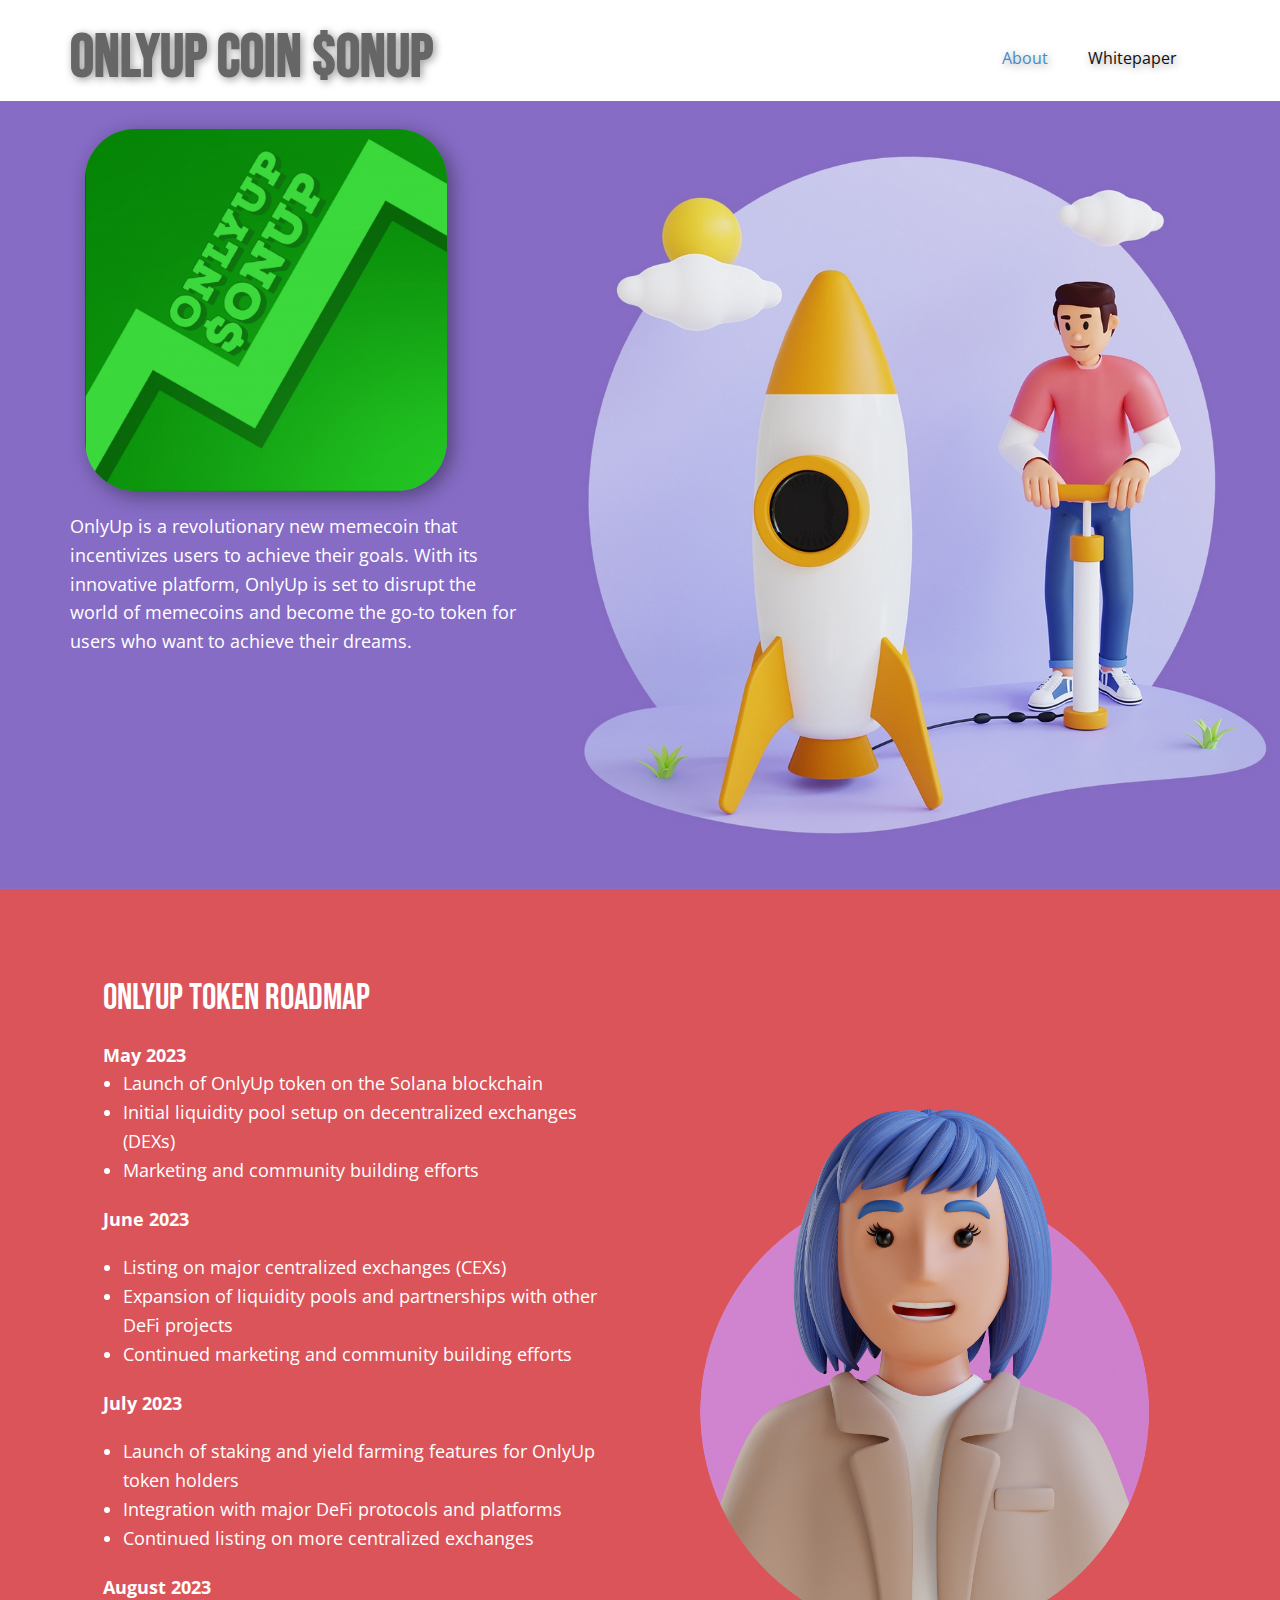
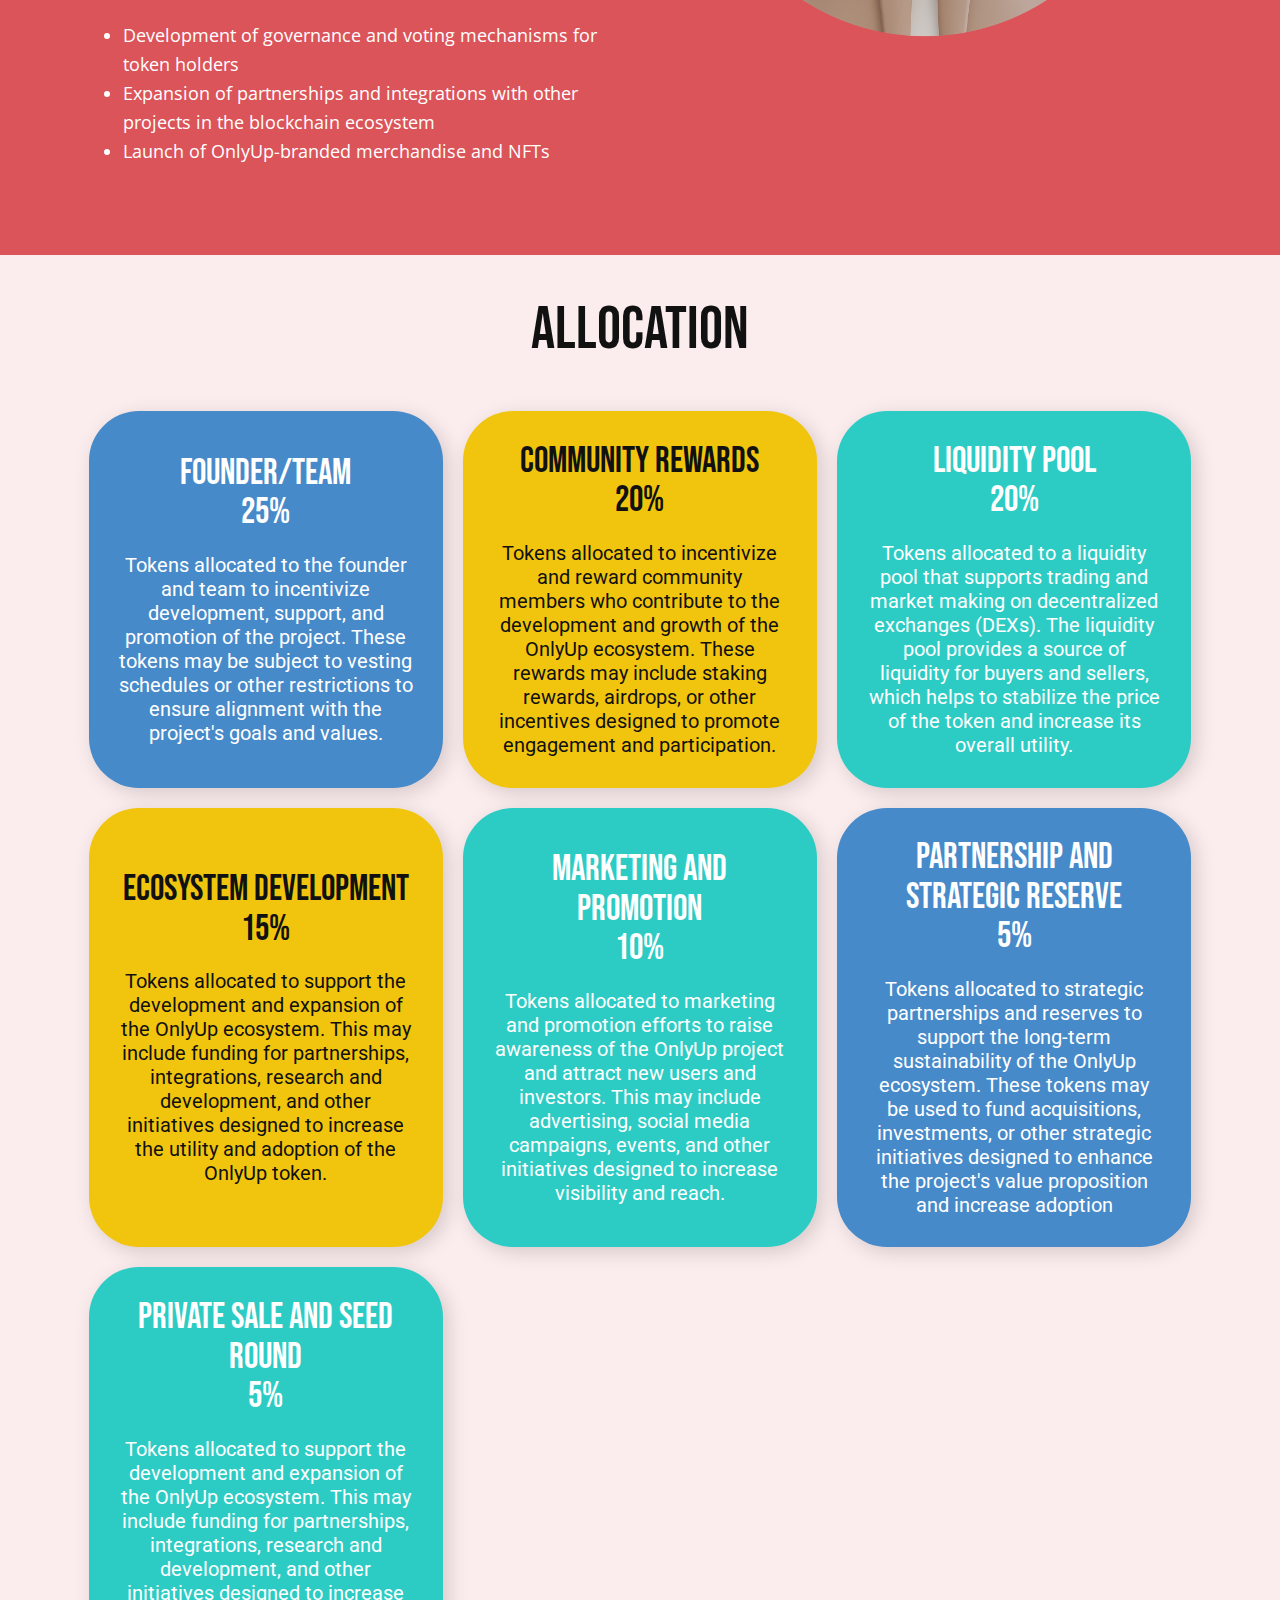
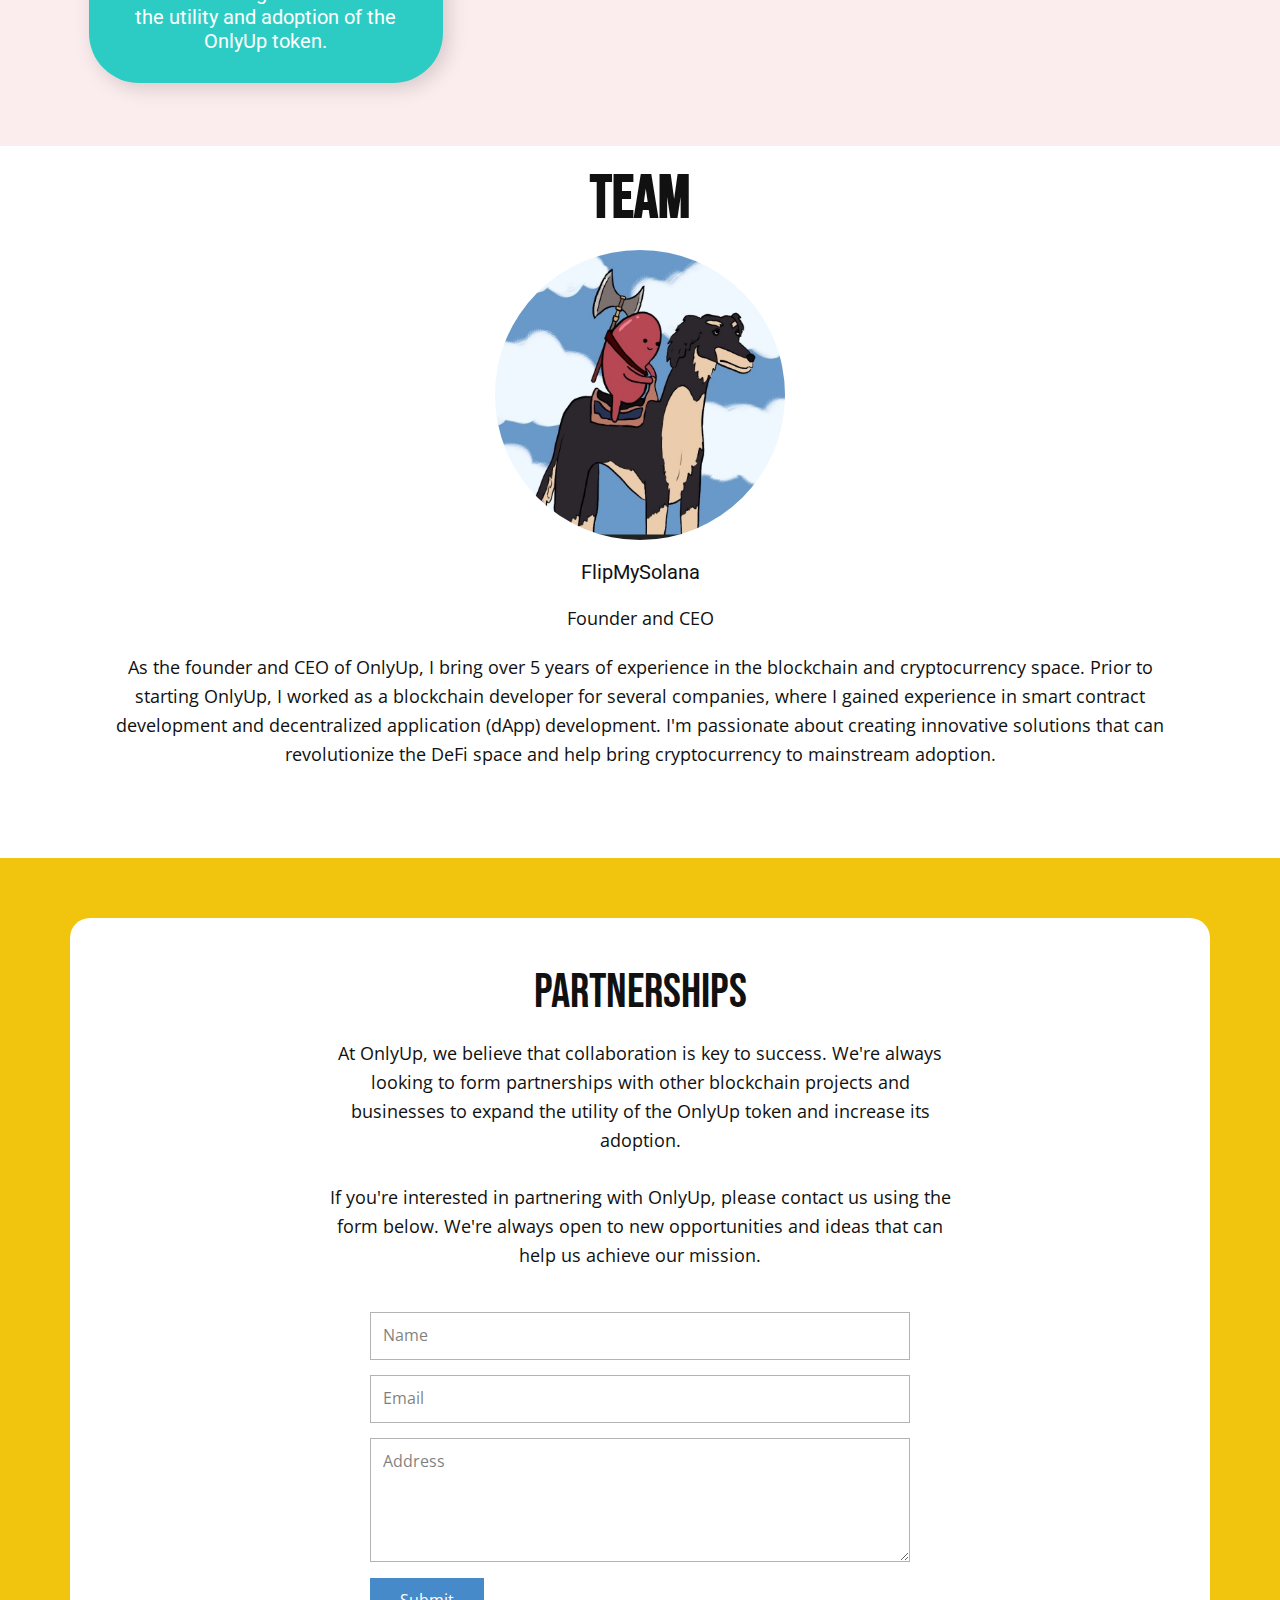
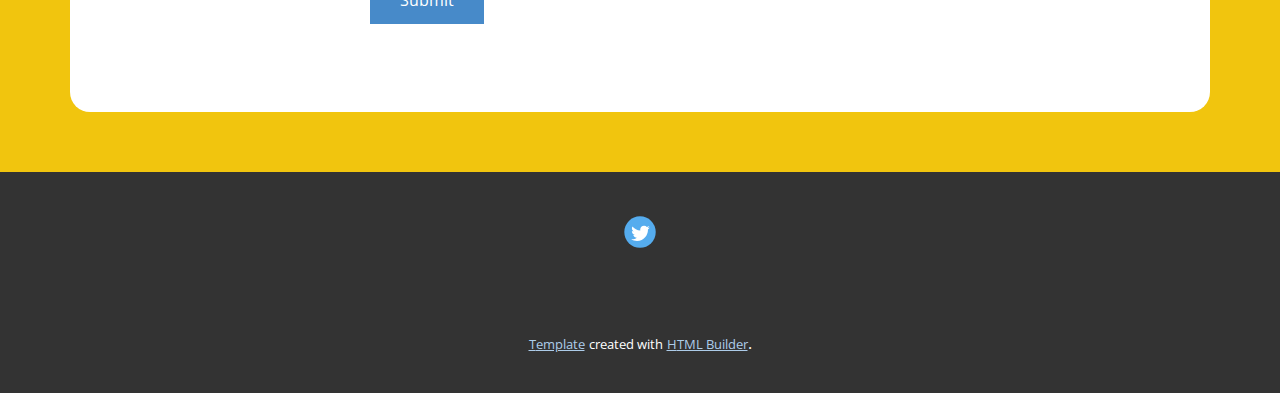
==== About.html @ a1bc5d6d "website" ====
<!DOCTYPE html>
<html style="font-size: 16px;" lang="en"><head>
    <meta name="viewport" content="width=device-width, initial-scale=1.0">
    <meta charset="utf-8">
    <meta name="keywords" content="​Digital product marketing agency, ​Make your marketing more effective, ​Convert more customers and grow more revenue now, 560k, 79%, 80%, 1340, ​Why you need digital marketing, ​Get Free SEO Analysis?, ​Got New Project?, Read what our customers say">
    <meta name="description" content="">
    <title>About</title>
    <link rel="stylesheet" href="nicepage.css" media="screen">
<link rel="stylesheet" href="About.css" media="screen">
    <script class="u-script" type="text/javascript" src="jquery.js" defer=""></script>
    <script class="u-script" type="text/javascript" src="nicepage.js" defer=""></script>
    <meta name="generator" content="Nicepage 5.9.10, nicepage.com">
    <meta name="referrer" content="origin">
    <link id="u-theme-google-font" rel="stylesheet" href="https://fonts.googleapis.com/css?family=Roboto:100,100i,300,300i,400,400i,500,500i,700,700i,900,900i|Open+Sans:300,300i,400,400i,500,500i,600,600i,700,700i,800,800i">
    <link id="u-page-google-font" rel="stylesheet" href="https://fonts.googleapis.com/css?family=Bebas+Neue:400">
    
    
    
    
    
    
    <script type="application/ld+json">{
		"@context": "http://schema.org",
		"@type": "Organization",
		"name": "OnlyUpCoin",
		"sameAs": [
				"www.twitter.com/onlyupcoinsol"
		]
}</script>
    <meta name="theme-color" content="#478ac9">
    <meta name="twitter:site" content="@">
    <meta name="twitter:card" content="summary_large_image">
    <meta name="twitter:title" content="About">
    <meta name="twitter:description" content="OnlyUpCoin">
    <meta property="og:title" content="About">
    <meta property="og:description" content="">
    <meta property="og:type" content="website">
  <meta data-intl-tel-input-cdn-path="intlTelInput/"></head>
  <body class="u-body u-xl-mode" data-lang="en"><header class="u-clearfix u-header u-header" id="sec-5095"><div class="u-clearfix u-sheet u-sheet-1">
        <h1 class="u-align-left u-text u-text-1"> OnlyUp Coin&nbsp;$ONUP</h1>
        <nav class="u-menu u-menu-one-level u-offcanvas u-menu-1" data-image-width="1000" data-image-height="1000">
          <div class="menu-collapse" style="font-size: 1rem; letter-spacing: 0px;">
            <a class="u-button-style u-custom-color u-custom-left-right-menu-spacing u-custom-padding-bottom u-custom-text-shadow u-custom-top-bottom-menu-spacing u-nav-link u-text-active-palette-1-base u-text-hover-palette-2-base" href="#">
              <svg class="u-svg-link" viewBox="0 0 24 24"><use xmlns:xlink="http://www.w3.org/1999/xlink" xlink:href="#menu-hamburger"></use></svg>
              <svg class="u-svg-content" version="1.1" id="menu-hamburger" viewBox="0 0 16 16" x="0px" y="0px" xmlns:xlink="http://www.w3.org/1999/xlink" xmlns="http://www.w3.org/2000/svg"><g><rect y="1" width="16" height="2"></rect><rect y="7" width="16" height="2"></rect><rect y="13" width="16" height="2"></rect>
</g></svg>
            </a>
          </div>
          <div class="u-custom-menu u-nav-container">
            <ul class="u-nav u-unstyled u-nav-1"><li class="u-nav-item"><a class="u-button-style u-nav-link u-text-active-palette-1-base u-text-hover-palette-2-base" href="About.html" style="padding: 10px 20px; text-shadow: 2px 2px 8px rgba(0,0,0,0.4);">About</a>
</li><li class="u-nav-item"><a class="u-button-style u-nav-link u-text-active-palette-1-base u-text-hover-palette-2-base" href="Whitepaper.html" style="padding: 10px 20px; text-shadow: 2px 2px 8px rgba(0,0,0,0.4);">Whitepaper</a>
</li></ul>
          </div>
          <div class="u-custom-menu u-nav-container-collapse">
            <div class="u-black u-container-style u-inner-container-layout u-opacity u-opacity-95 u-sidenav">
              <div class="u-inner-container-layout u-sidenav-overflow">
                <div class="u-menu-close"></div>
                <ul class="u-align-center u-nav u-popupmenu-items u-unstyled u-nav-2"><li class="u-nav-item"><a class="u-button-style u-nav-link" href="About.html">About</a>
</li><li class="u-nav-item"><a class="u-button-style u-nav-link" href="Whitepaper.html">Whitepaper</a>
</li></ul>
              </div>
            </div>
            <div class="u-black u-menu-overlay u-opacity u-opacity-70"></div>
          </div>
        </nav>
      </div></header>
    <section class="u-clearfix u-image u-section-1" id="sec-6d03" data-image-width="2200" data-image-height="1296">
      <div class="u-clearfix u-sheet u-sheet-1">
        <img class="u-image u-image-round u-preserve-proportions u-radius-50 u-image-1" src="images/pfp.jpg" alt="" data-image-width="1920" data-image-height="1920">
        <p class="u-align-left u-text u-text-body-alt-color u-text-1"> OnlyUp is a revolutionary new memecoin that incentivizes users to achieve their goals. With its innovative platform, OnlyUp is set to disrupt the world of memecoins and become the go-to token for users who want to achieve their dreams.</p>
      </div>
    </section>
    <section class="u-clearfix u-palette-2-base u-section-2" id="sec-e816">
      <div class="u-clearfix u-sheet u-valign-middle-lg u-valign-middle-md u-valign-middle-xl u-sheet-1">
        <div class="u-clearfix u-expanded-width u-layout-wrap u-layout-wrap-1">
          <div class="u-layout">
            <div class="u-layout-row">
              <div class="u-container-style u-layout-cell u-size-30 u-layout-cell-1">
                <div class="u-container-layout u-container-layout-1">
                  <h2 class="u-align-center-sm u-align-center-xs u-text u-text-1"> OnlyUp Token Roadmap</h2>
                  <p class="u-text u-text-default u-text-2">
                    <span style="font-weight: 700;"> May 2023</span>
                    <br>
                  </p>
                  <ul class="u-text u-text-3">
                    <li>
                      <span style="font-weight: 700;"></span>Launch of OnlyUp token on the Solana blockchain
                    </li>
                    <li>Initial liquidity pool setup on decentralized exchanges (DEXs)</li>
                    <li>Marketing and community building efforts</li>
                  </ul>
                  <p class="u-text u-text-default u-text-4">
                    <span style="font-weight: 700;">June 2023</span>
                    <br>
                  </p>
                  <ul class="u-text u-text-5">
                    <li>Listing on major centralized exchanges (CEXs)</li>
                    <li>Expansion of liquidity pools and partnerships with other DeFi projects</li>
                    <li>Continued marketing and community building efforts</li>
                  </ul>
                  <p class="u-text u-text-default u-text-6">
                    <span style="font-weight: 700;">July 2023</span>
                    <br>
                  </p>
                  <ul class="u-text u-text-7">
                    <li>Launch of staking and yield farming features for OnlyUp token holders</li>
                    <li>Integration with major DeFi protocols and platforms</li>
                    <li>Continued listing on more centralized exchanges</li>
                  </ul>
                  <p class="u-text u-text-default u-text-8">
                    <span style="font-weight: 700;">August 2023</span>
                    <br>
                  </p>
                  <ul class="u-text u-text-9">
                    <li>Development of governance and voting mechanisms for token holders</li>
                    <li>Expansion of partnerships and integrations with other projects in the blockchain ecosystem</li>
                    <li>Launch of OnlyUp-branded merchandise and NFTs</li>
                  </ul>
                </div>
              </div>
              <div class="u-container-align-center-sm u-container-align-center-xs u-container-style u-layout-cell u-size-30 u-layout-cell-2">
                <div class="u-container-layout u-valign-middle u-container-layout-2">
                  <img class="u-expanded-width u-image u-image-contain u-image-default u-image-1" src="images/29371452_3d00860.png" alt="" data-image-width="1800" data-image-height="2111">
                </div>
              </div>
            </div>
          </div>
        </div>
      </div>
    </section>
    <section class="u-clearfix u-palette-2-light-3 u-section-3" id="carousel_5762">
      <div class="u-clearfix u-sheet u-sheet-1">
        <h2 class="u-align-center u-text u-text-1">Allocation<br>
        </h2>
        <div class="u-list u-list-1">
          <div class="u-repeater u-repeater-1">
            <div class="u-container-align-center u-container-style u-custom-item u-list-item u-palette-1-base u-radius-50 u-repeater-item u-shape-round u-list-item-1">
              <div class="u-container-layout u-similar-container u-valign-middle u-container-layout-1">
                <h2 class="u-align-center u-text u-text-2"> Founder/Team<br>25%
                </h2>
                <h5 class="u-align-center u-text u-text-3"> Tokens allocated to the founder and team to incentivize development, support, and promotion of the project. These tokens may be subject to vesting schedules or other restrictions to ensure alignment with the project's goals and values.</h5>
              </div>
            </div>
            <div class="u-container-align-center u-container-style u-custom-item u-list-item u-palette-3-base u-radius-50 u-repeater-item u-shape-round u-list-item-2">
              <div class="u-container-layout u-similar-container u-valign-middle u-container-layout-2">
                <h2 class="u-align-center u-text u-text-4">Community Rewards<br>20%
                </h2>
                <h5 class="u-align-center u-text u-text-5"> Tokens allocated to incentivize and reward community members who contribute to the development and growth of the OnlyUp ecosystem. These rewards may include staking rewards, airdrops, or other incentives designed to promote engagement and participation.</h5>
              </div>
            </div>
            <div class="u-container-align-center u-container-style u-custom-item u-list-item u-palette-4-base u-radius-50 u-repeater-item u-shape-round u-list-item-3">
              <div class="u-container-layout u-similar-container u-valign-middle u-container-layout-3">
                <h2 class="u-align-center u-text u-text-6">Liquidity Pool<br>20%
                </h2>
                <h5 class="u-align-center u-text u-text-7"> Tokens allocated to a liquidity pool that supports trading and market making on decentralized exchanges (DEXs). The liquidity pool provides a source of liquidity for buyers and sellers, which helps to stabilize the price of the token and increase its overall utility.</h5>
              </div>
            </div>
            <div class="u-container-align-center u-container-style u-custom-item u-list-item u-palette-3-base u-radius-50 u-repeater-item u-shape-round u-list-item-4">
              <div class="u-container-layout u-similar-container u-valign-middle u-container-layout-4">
                <h2 class="u-align-center u-text u-text-8"> Ecosystem Development<br>15%
                </h2>
                <h5 class="u-align-center u-text u-text-9"> Tokens allocated to support the development and expansion of the OnlyUp ecosystem. This may include funding for partnerships, integrations, research and development, and other initiatives designed to increase the utility and adoption of the OnlyUp token.</h5>
              </div>
            </div>
            <div class="u-container-align-center u-container-style u-custom-item u-list-item u-palette-4-base u-radius-50 u-repeater-item u-shape-round u-list-item-5">
              <div class="u-container-layout u-similar-container u-valign-middle u-container-layout-5">
                <h2 class="u-align-center u-text u-text-10"> Marketing and Promotion<br>10%
                </h2>
                <h5 class="u-align-center u-text u-text-11"> Tokens allocated to marketing and promotion efforts to raise awareness of the OnlyUp project and attract new users and investors. This may include advertising, social media campaigns, events, and other initiatives designed to increase visibility and reach.</h5>
              </div>
            </div>
            <div class="u-container-align-center u-container-style u-custom-item u-list-item u-palette-1-base u-radius-50 u-repeater-item u-shape-round u-list-item-6">
              <div class="u-container-layout u-similar-container u-valign-middle u-container-layout-6">
                <h2 class="u-align-center u-text u-text-12"> Partnership and Strategic Reserve<br>5%
                </h2>
                <h5 class="u-align-center u-text u-text-13"> Tokens allocated to strategic partnerships and reserves to support the long-term sustainability of the OnlyUp ecosystem. These tokens may be used to fund acquisitions, investments, or other strategic initiatives designed to enhance the project's value proposition and increase adoption</h5>
              </div>
            </div>
            <div class="u-container-align-center u-container-style u-custom-item u-list-item u-palette-4-base u-radius-50 u-repeater-item u-shape-round u-list-item-7">
              <div class="u-container-layout u-similar-container u-valign-middle u-container-layout-7">
                <h2 class="u-align-center u-text u-text-14"> Private Sale and Seed Round<br>5%
                </h2>
                <h5 class="u-align-center u-text u-text-15"> Tokens allocated to support the development and expansion of the OnlyUp ecosystem. This may include funding for partnerships, integrations, research and development, and other initiatives designed to increase the utility and adoption of the OnlyUp token.</h5>
              </div>
            </div>
          </div>
        </div>
      </div>
    </section>
    <section class="u-clearfix u-section-4" id="sec-e66a">
      <div class="u-clearfix u-sheet u-sheet-1">
        <h2 class="u-text u-text-default u-text-1">Team<span style="font-weight: 700;"></span>
        </h2>
        <div class="u-expanded-width u-list u-list-1">
          <div class="u-repeater u-repeater-1">
            <div class="u-align-center u-container-style u-list-item u-repeater-item">
              <div class="u-container-layout u-similar-container u-valign-bottom u-container-layout-1">
                <div alt="" class="u-image u-image-circle u-image-1" src="" data-image-width="840" data-image-height="872"></div>
                <h5 class="u-align-center-lg u-align-center-md u-align-center-sm u-align-center-xs u-text u-text-2">FlipMySolana</h5>
                <p class="u-align-center-lg u-align-center-md u-align-center-sm u-align-center-xs u-text u-text-3">Founder and CEO</p>
                <p class="u-text u-text-4"> As the founder and CEO of OnlyUp, I bring over 5 years of experience in the blockchain and cryptocurrency space. Prior to starting OnlyUp, I worked as a blockchain developer for several companies, where I gained experience in smart contract development and decentralized application (dApp) development. I'm passionate about creating innovative solutions that can revolutionize the DeFi space and help bring cryptocurrency to mainstream adoption.</p>
              </div>
            </div>
          </div>
        </div>
      </div>
    </section>
    <section class="u-clearfix u-container-align-center u-palette-3-base u-section-5" id="carousel_82bb">
      <div class="u-clearfix u-sheet u-valign-middle u-sheet-1">
        <div class="u-container-style u-expanded-width u-group u-radius-20 u-shape-round u-white u-group-1">
          <div class="u-container-layout u-container-layout-1">
            <h2 class="u-align-center u-text u-text-1">Partnerships</h2>
            <p class="u-align-center u-text u-text-2"> At OnlyUp, we believe that collaboration is key to success. We're always looking to form partnerships with other blockchain projects and businesses to expand the utility of the OnlyUp token and increase its adoption.<br>
              <br>If you're interested in partnering with OnlyUp, please contact us using the form below.&nbsp;We're always open to new opportunities and ideas that can help us achieve our mission.<br>
            </p>
            <div class="u-form u-form-1">
              <form action="https://forms.nicepagesrv.com/v2/form/process" class="u-clearfix u-form-spacing-15 u-form-vertical u-inner-form" style="padding: 15px;" source="email" name="form">
                <div class="u-form-group u-form-name u-label-none">
                  <label for="name-6797" class="u-label">Name</label>
                  <input type="text" placeholder="Name" id="name-6797" name="name" class="u-input u-input-rectangle" required="">
                </div>
                <div class="u-form-email u-form-group u-label-none">
                  <label for="email-6797" class="u-label">Email</label>
                  <input type="email" placeholder="Email" id="email-6797" name="email" class="u-input u-input-rectangle" required="">
                </div>
                <div class="u-form-group u-form-message u-label-none">
                  <label for="message-6797" class="u-label">Address</label>
                  <textarea placeholder="Address" rows="4" cols="50" id="message-6797" name="message" class="u-input u-input-rectangle" required=""></textarea>
                </div>
                <div class="u-align-left u-form-group u-form-submit">
                  <a href="#" class="u-btn u-btn-submit u-button-style">Submit</a>
                  <input type="submit" value="submit" class="u-form-control-hidden">
                </div>
                <div class="u-form-send-message u-form-send-success">Thank you! Your message has been sent.</div>
                <div class="u-form-send-error u-form-send-message">Unable to send your message. Please fix errors then try again.</div>
                <input type="hidden" value="" name="recaptchaResponse">
                <input type="hidden" name="formServices" value="066defb6-7693-9561-3b2d-ddd2ba131480">
              </form>
            </div>
          </div>
        </div>
      </div>
    </section>
    
    
    <footer class="u-clearfix u-footer u-grey-80" id="sec-d427"><div class="u-clearfix u-sheet u-sheet-1">
        <div class="u-align-left u-social-icons u-spacing-10 u-social-icons-1">
          <a class="u-social-url" title="twitter" target="_blank" href="www.twitter.com/onlyupcoinsol"><span class="u-icon u-social-icon u-social-twitter u-icon-1"><svg class="u-svg-link" preserveAspectRatio="xMidYMin slice" viewBox="0 0 112 112" style=""><use xmlns:xlink="http://www.w3.org/1999/xlink" xlink:href="#svg-939d"></use></svg><svg class="u-svg-content" viewBox="0 0 112 112" x="0" y="0" id="svg-939d"><circle fill="currentColor" class="st0" cx="56.1" cy="56.1" r="55"></circle><path fill="#FFFFFF" d="M83.8,47.3c0,0.6,0,1.2,0,1.7c0,17.7-13.5,38.2-38.2,38.2C38,87.2,31,85,25,81.2c1,0.1,2.1,0.2,3.2,0.2
      c6.3,0,12.1-2.1,16.7-5.7c-5.9-0.1-10.8-4-12.5-9.3c0.8,0.2,1.7,0.2,2.5,0.2c1.2,0,2.4-0.2,3.5-0.5c-6.1-1.2-10.8-6.7-10.8-13.1
      c0-0.1,0-0.1,0-0.2c1.8,1,3.9,1.6,6.1,1.7c-3.6-2.4-6-6.5-6-11.2c0-2.5,0.7-4.8,1.8-6.7c6.6,8.1,16.5,13.5,27.6,14
      c-0.2-1-0.3-2-0.3-3.1c0-7.4,6-13.4,13.4-13.4c3.9,0,7.3,1.6,9.8,4.2c3.1-0.6,5.9-1.7,8.5-3.3c-1,3.1-3.1,5.8-5.9,7.4
      c2.7-0.3,5.3-1,7.7-2.1C88.7,43,86.4,45.4,83.8,47.3z"></path></svg></span>
          </a>
        </div>
      </div></footer>
    <section class="u-backlink u-clearfix u-grey-80">
      <a class="u-link" href="https://nicepage.com/templates" target="_blank">
        <span>Template</span>
      </a>
      <p class="u-text">
        <span>created with</span>
      </p>
      <a class="u-link" href="https://nicepage.com/html-website-builder" target="_blank">
        <span>HTML Builder</span>
      </a>. 
    </section>
  
</body></html>
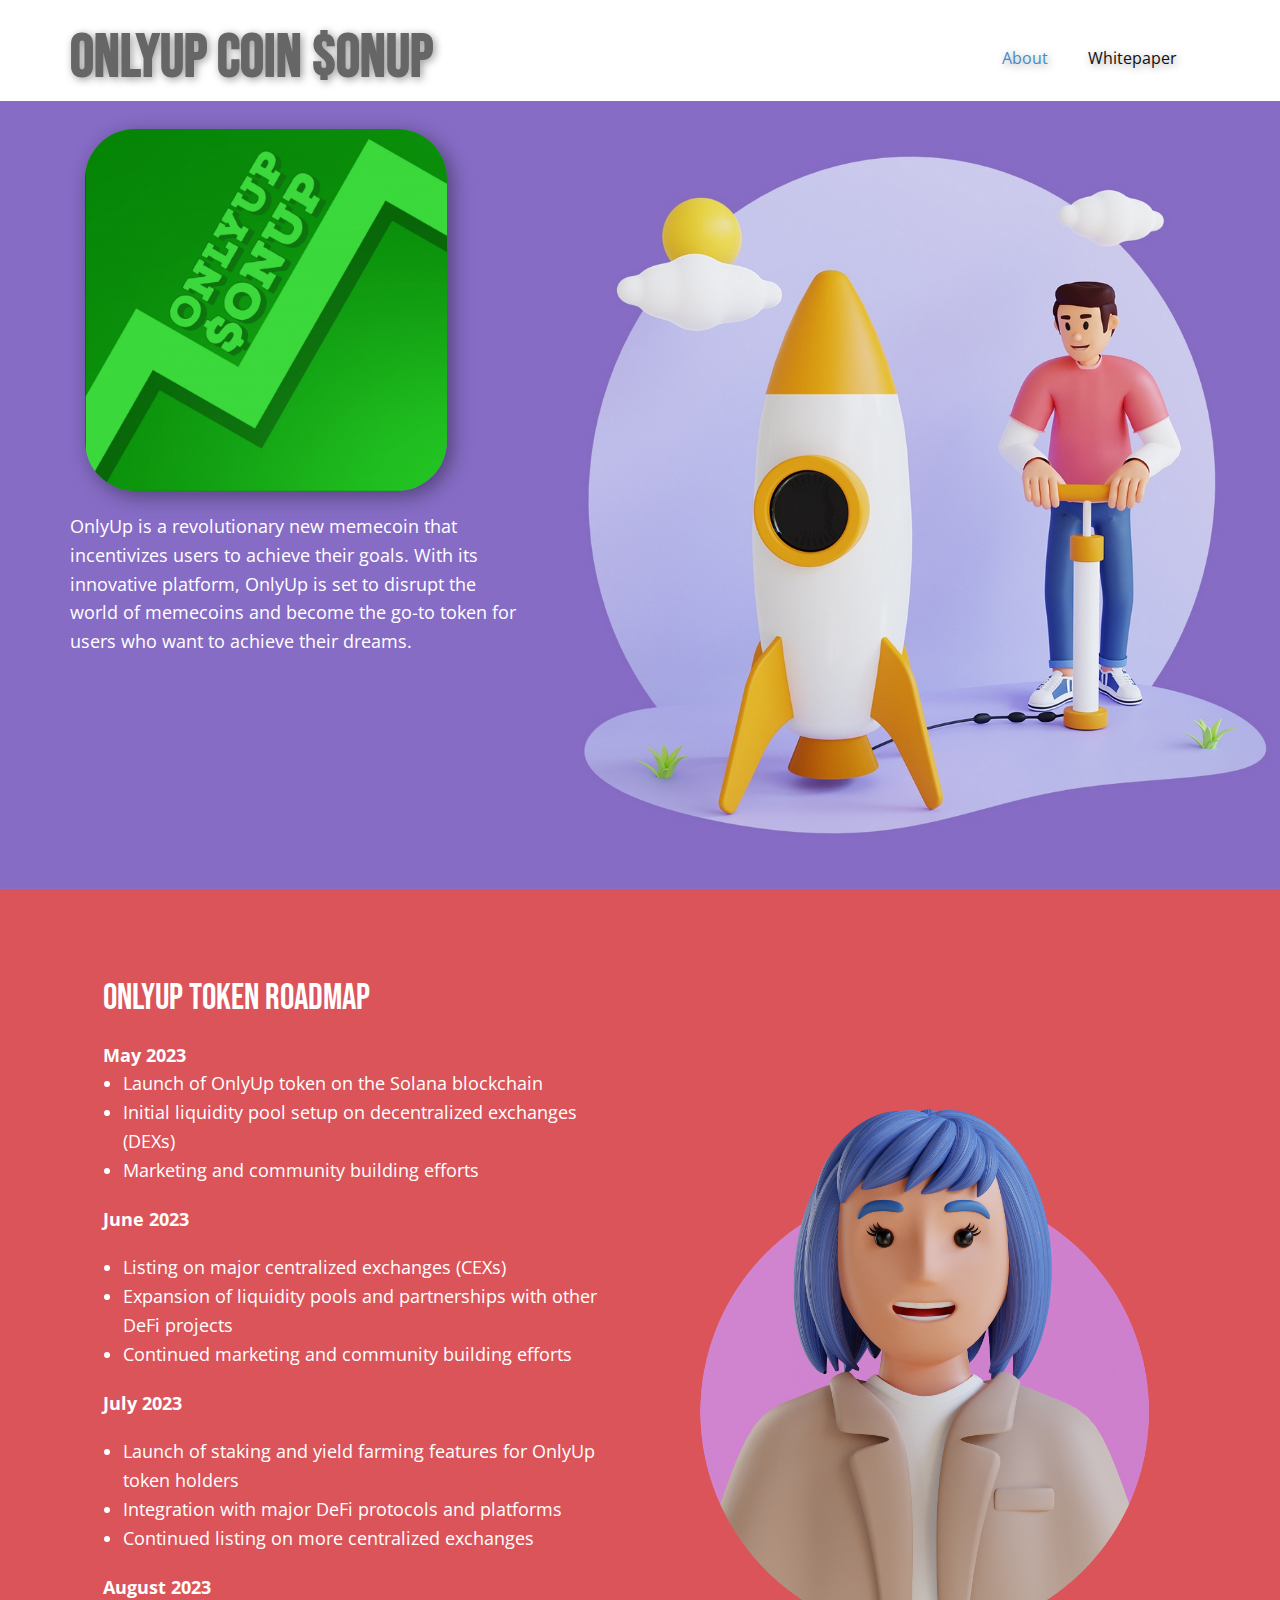
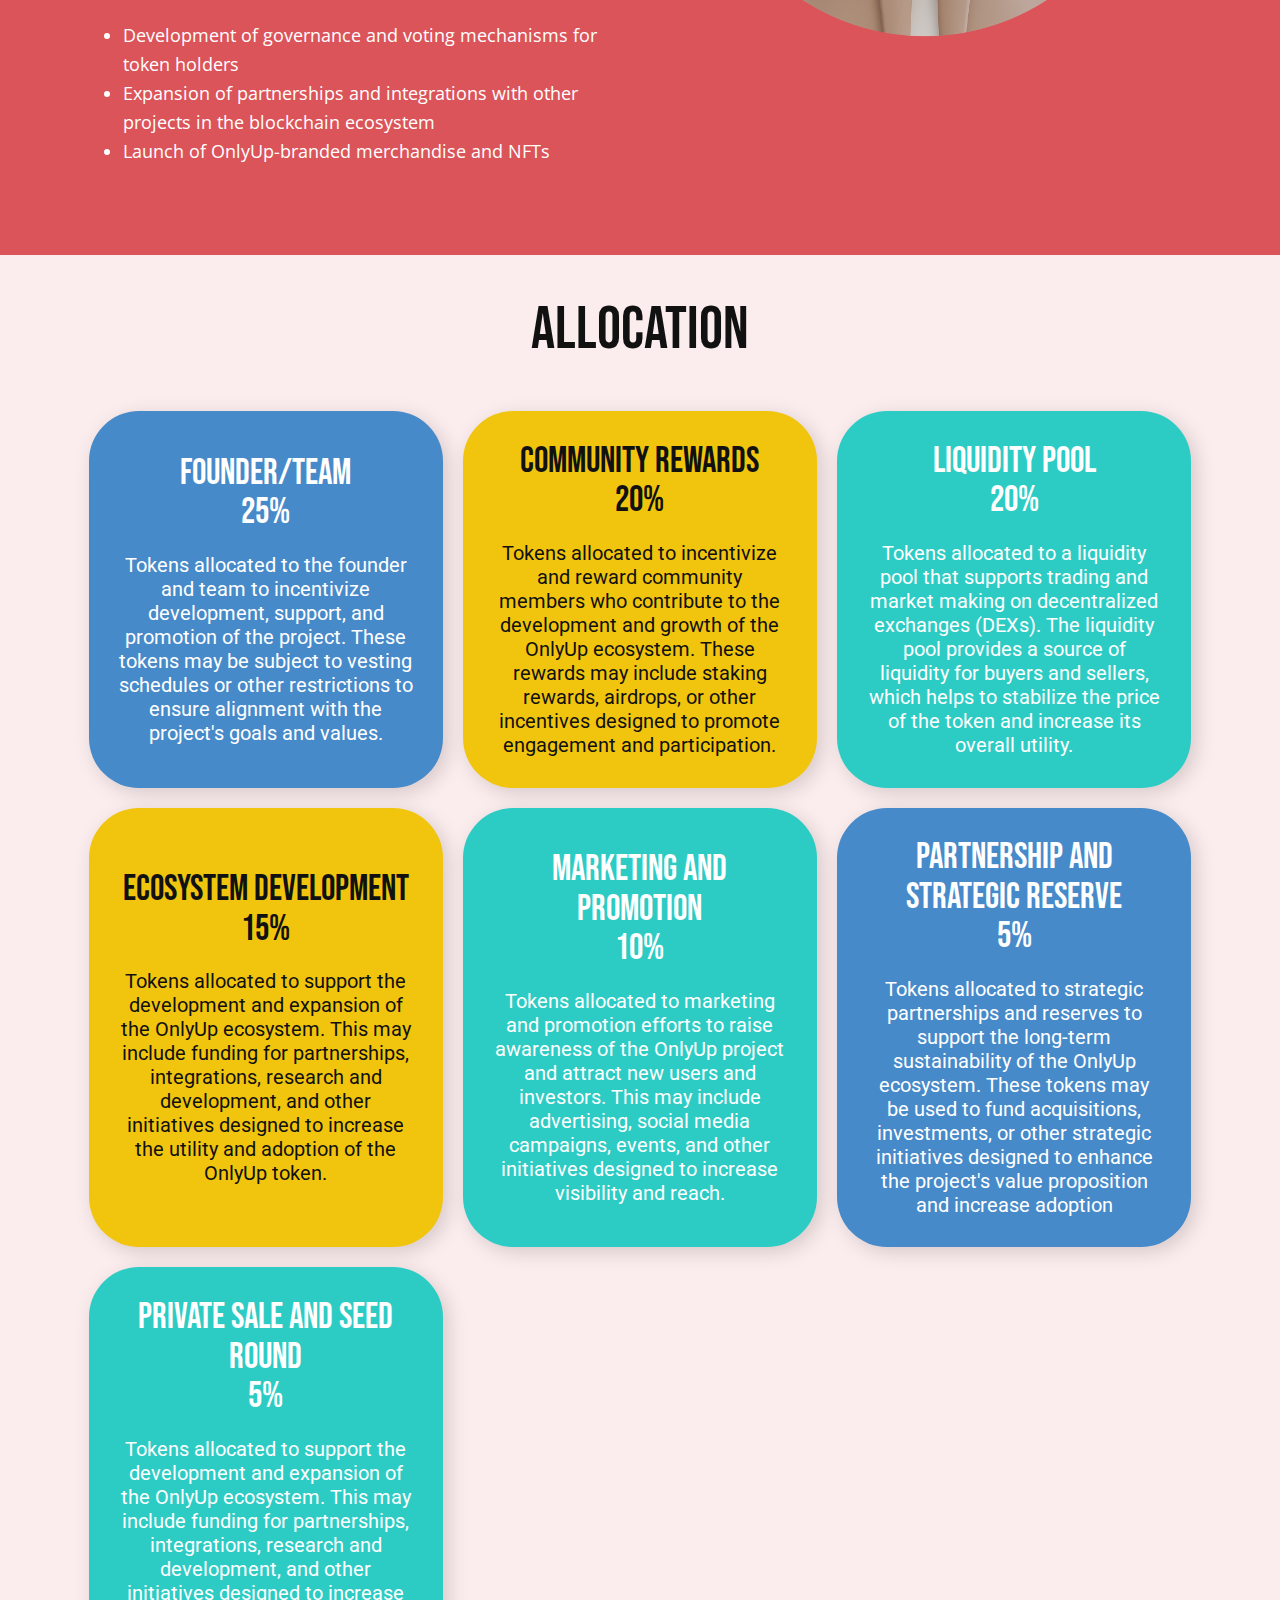
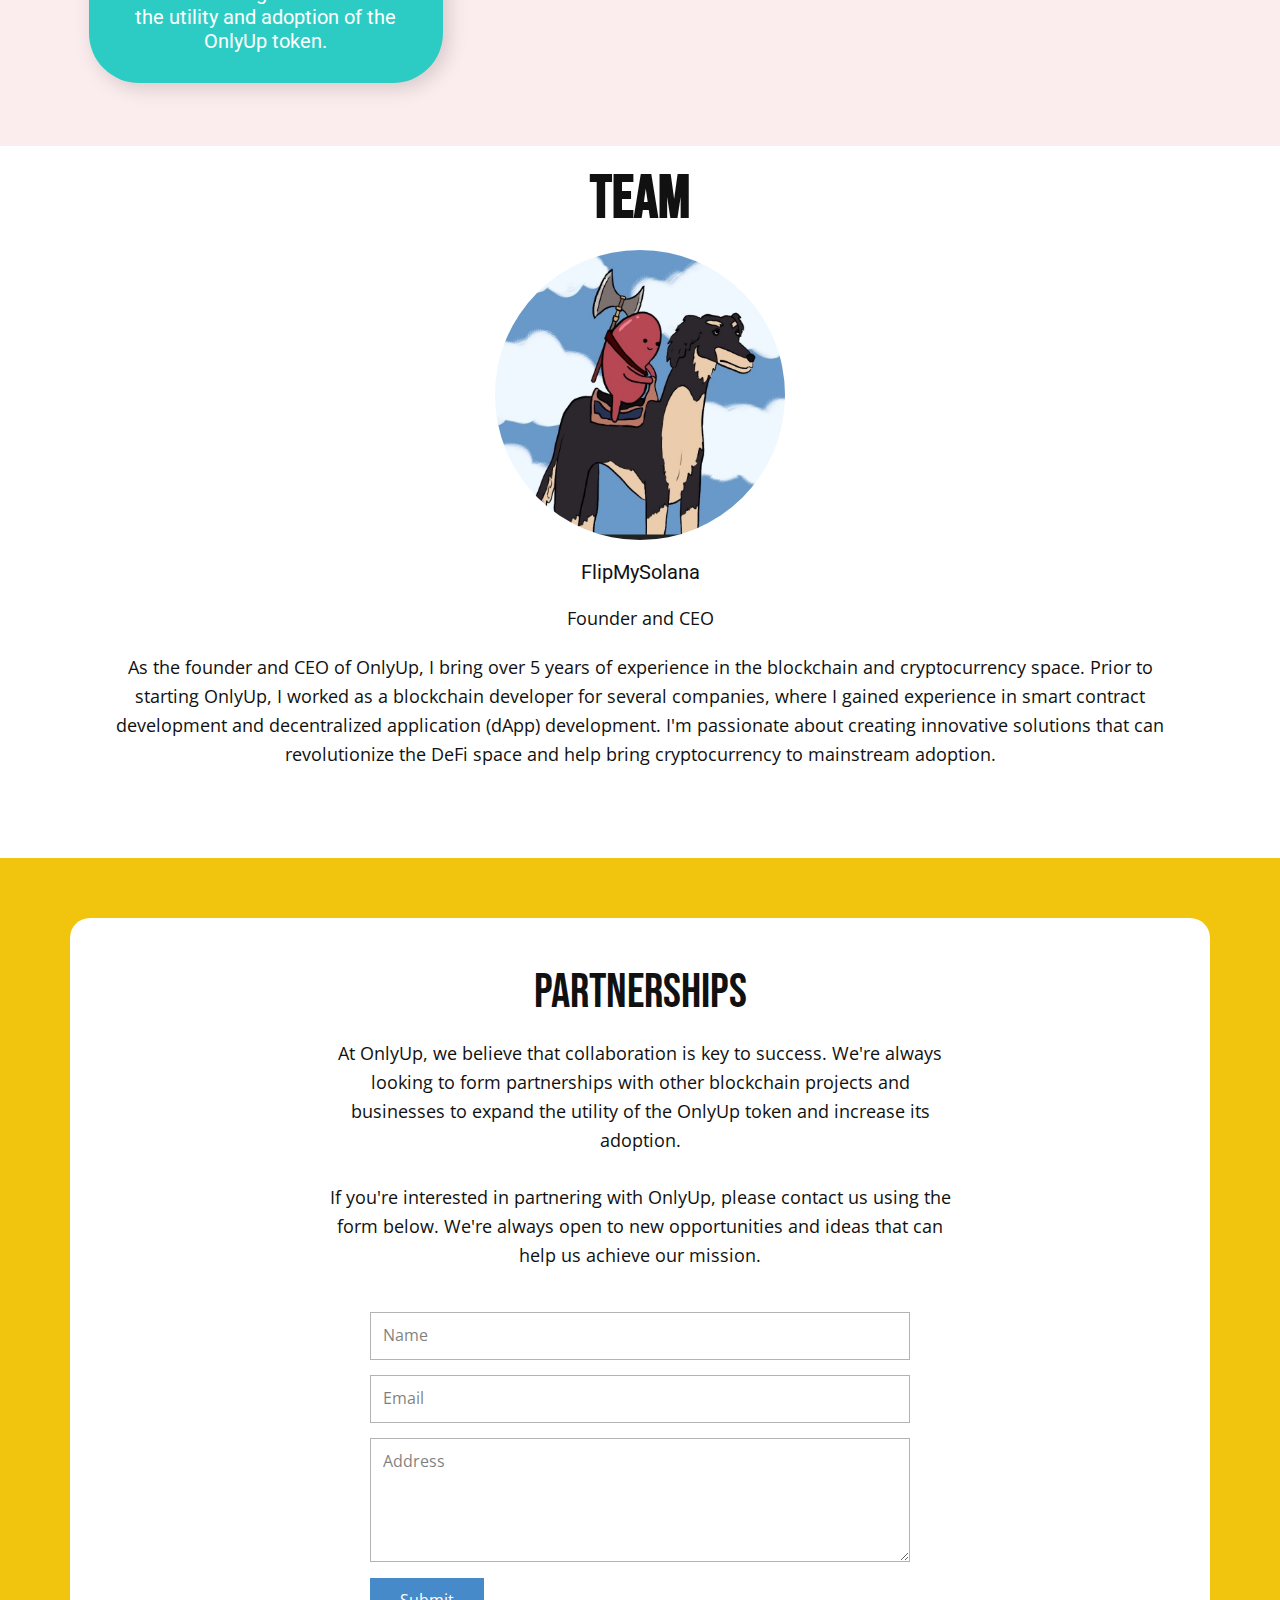
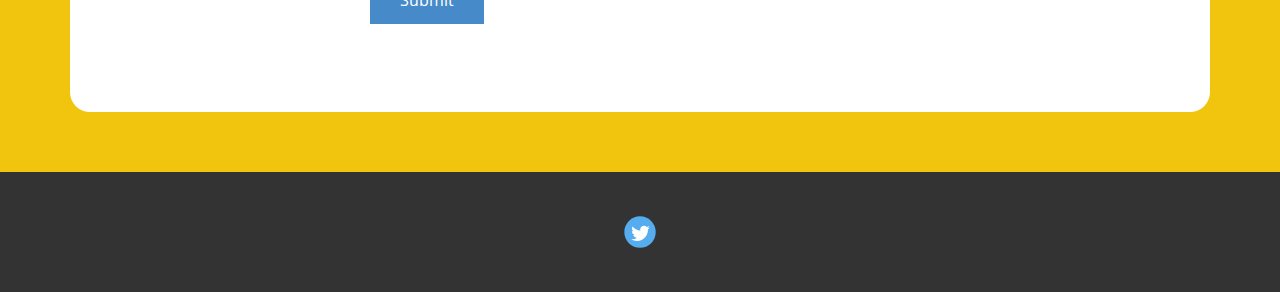
==== commit 619ec76d: "removed footers" ====
--- a/About.html
+++ b/About.html
@@ -253,16 +253,5 @@
           </a>
         </div>
       </div></footer>
-    <section class="u-backlink u-clearfix u-grey-80">
-      <a class="u-link" href="https://nicepage.com/templates" target="_blank">
-        <span>Template</span>
-      </a>
-      <p class="u-text">
-        <span>created with</span>
-      </p>
-      <a class="u-link" href="https://nicepage.com/html-website-builder" target="_blank">
-        <span>HTML Builder</span>
-      </a>. 
-    </section>
   
 </body></html>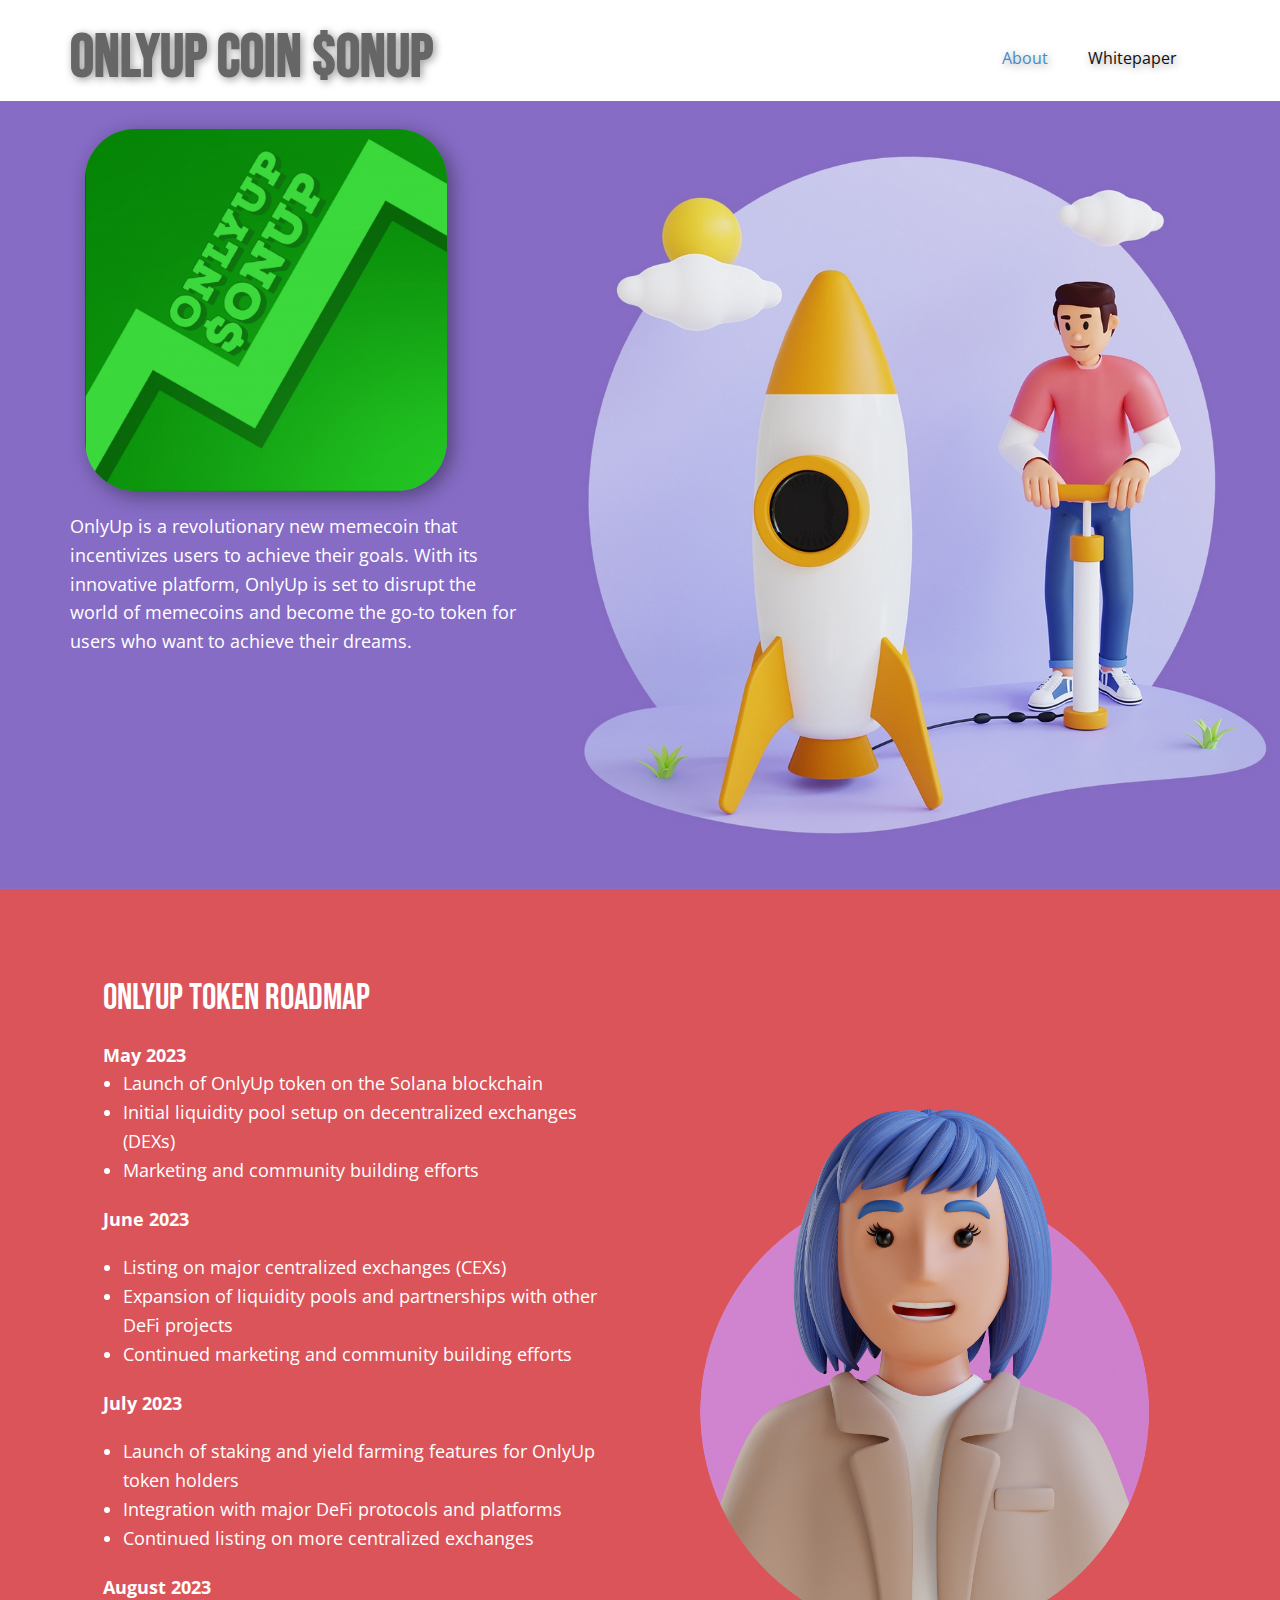
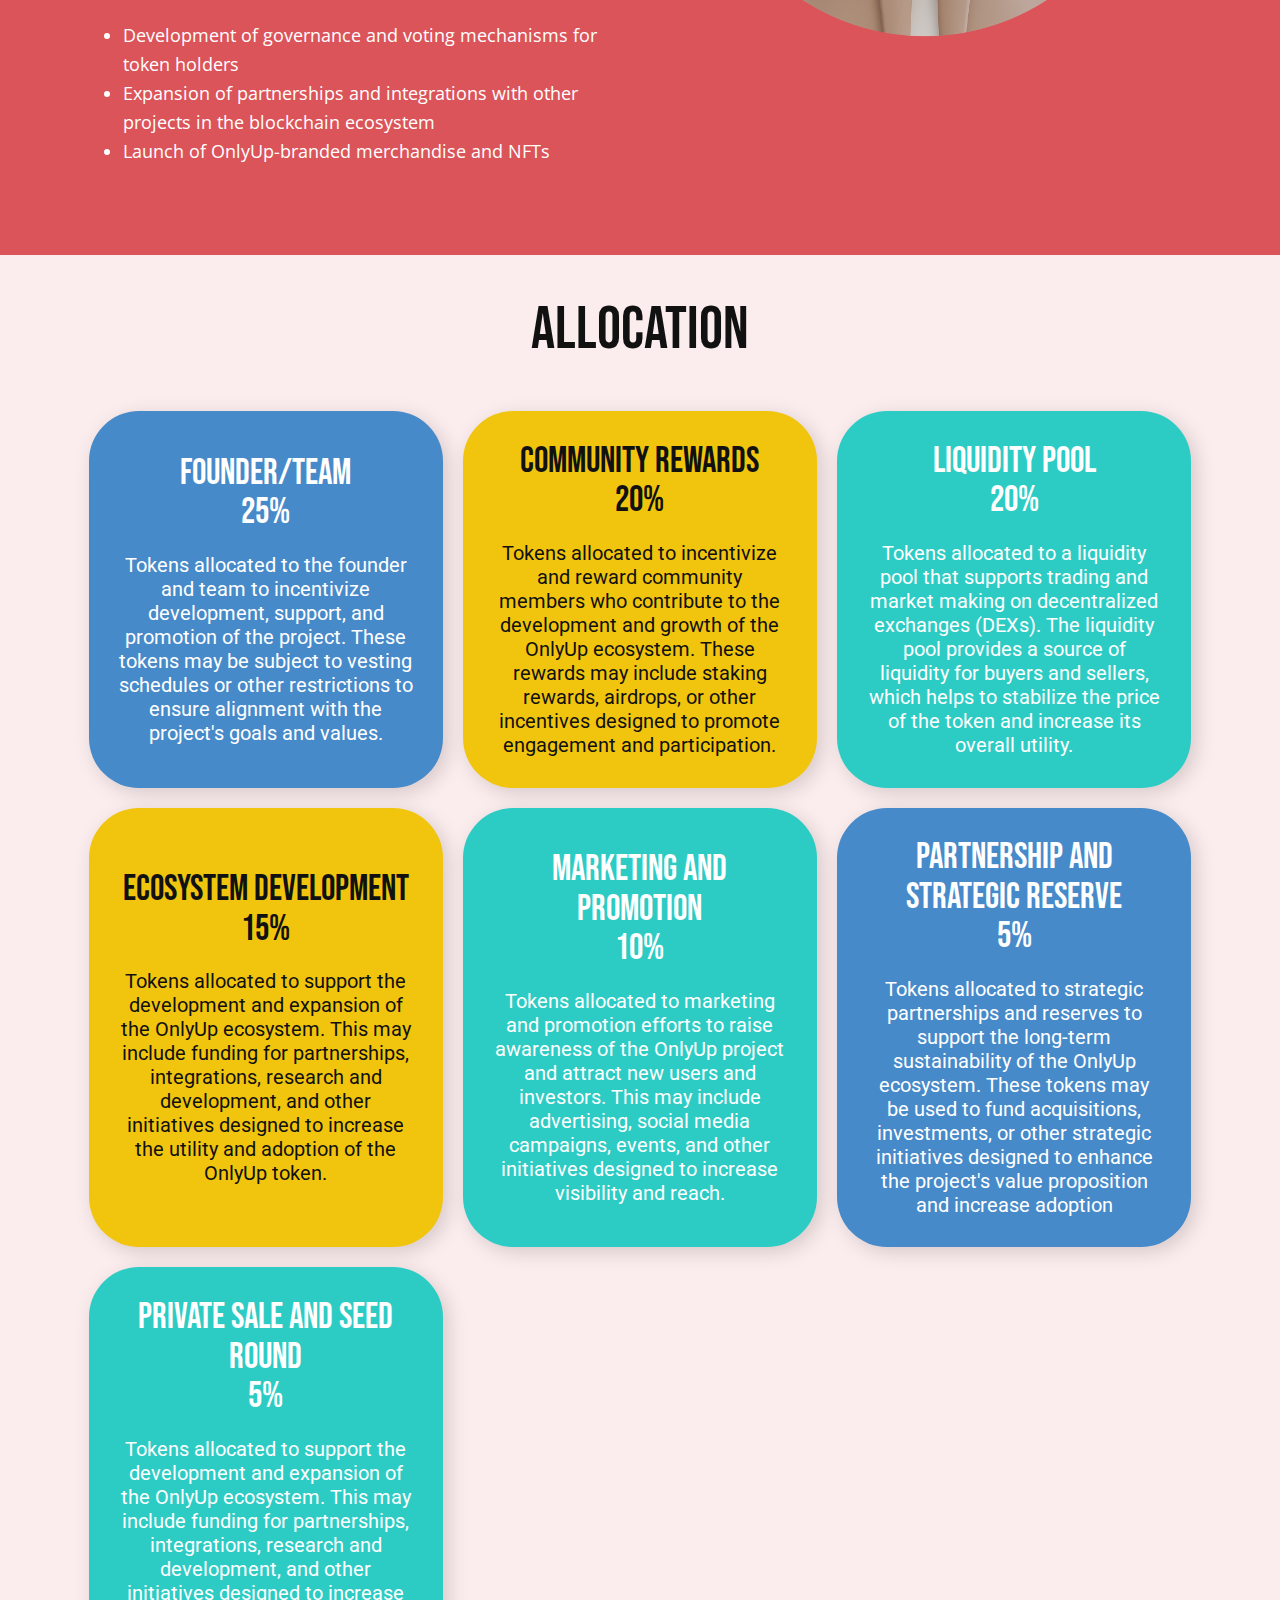
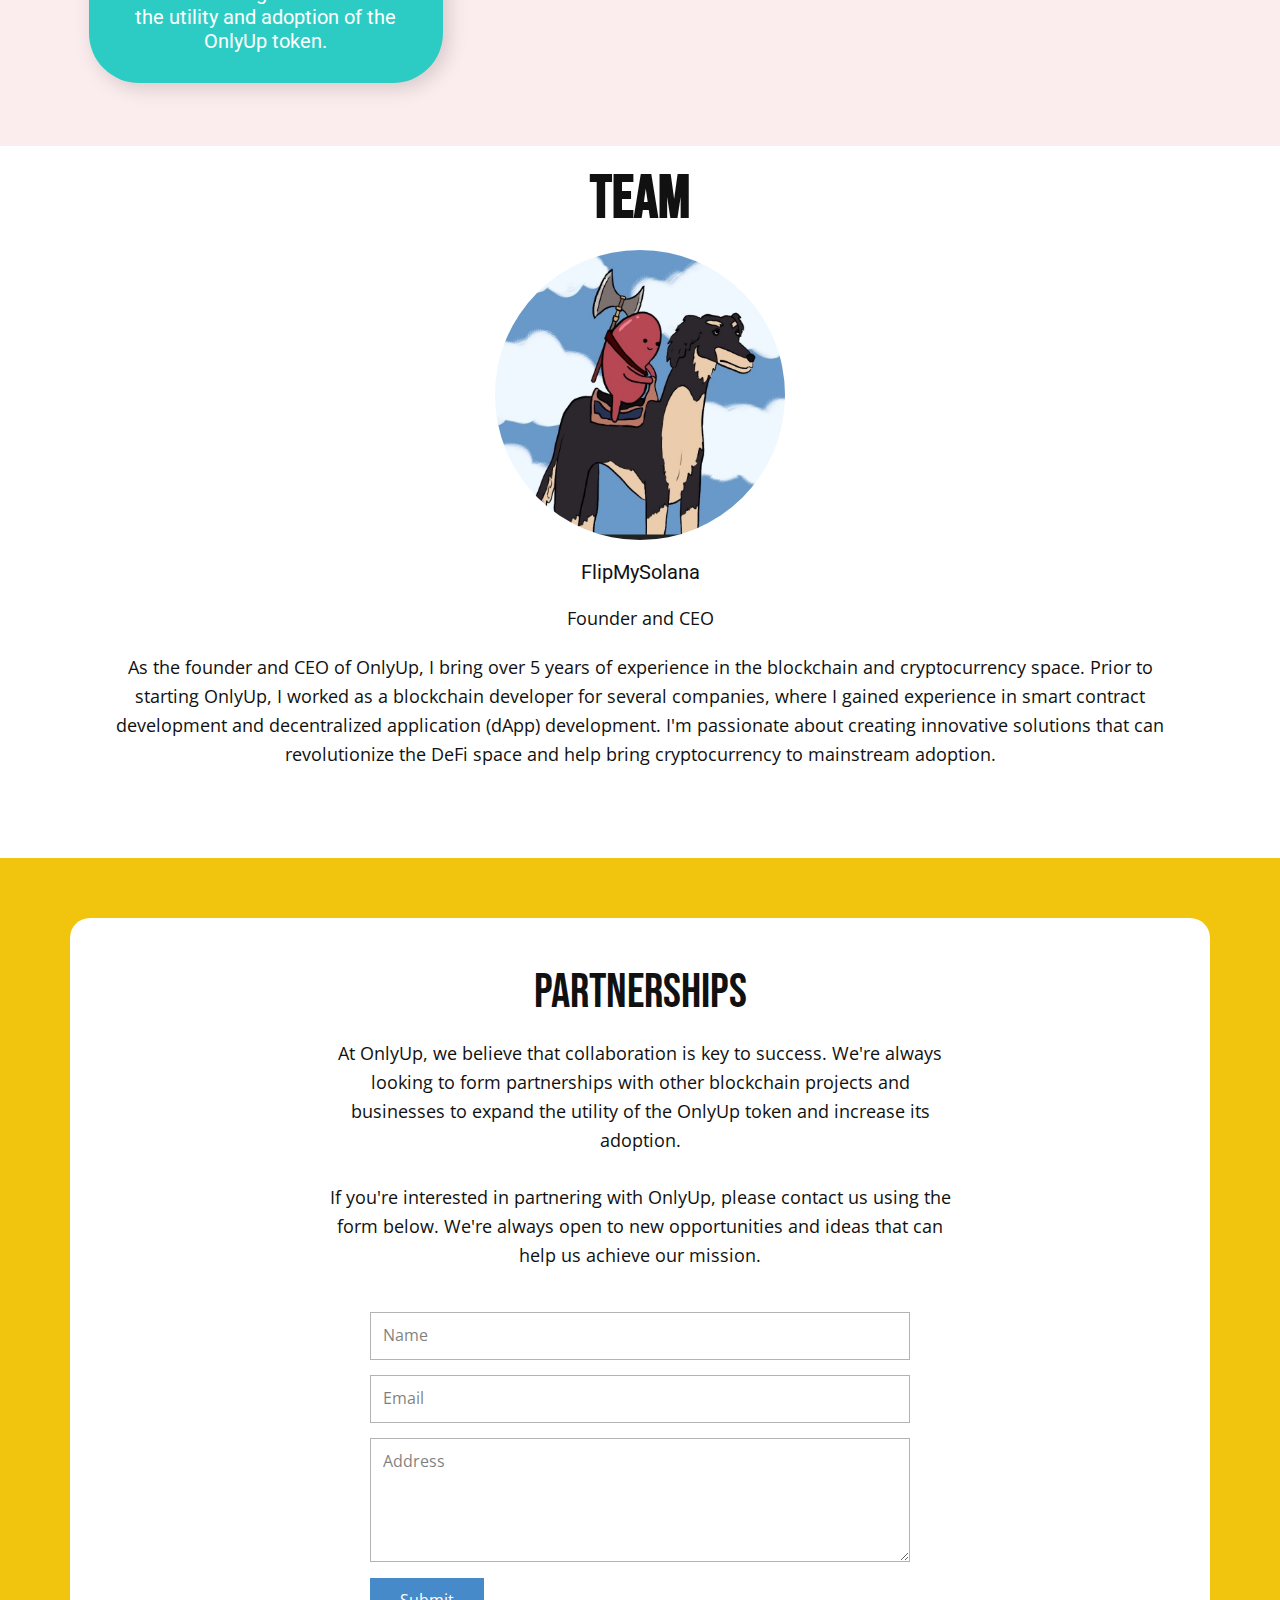
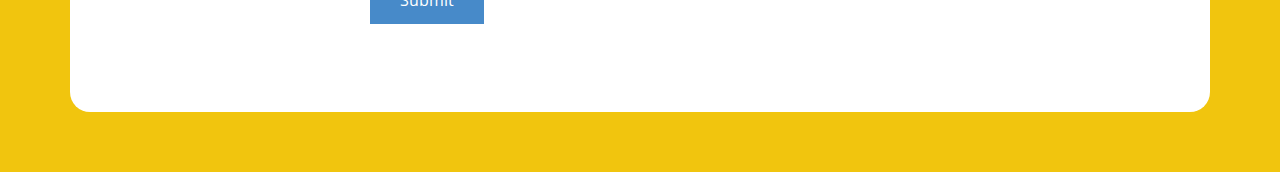
==== commit 174f5089: "removed twitter button" ====
--- a/About.html
+++ b/About.html
@@ -242,16 +242,6 @@
       </div>
     </section>
     
-    
-    <footer class="u-clearfix u-footer u-grey-80" id="sec-d427"><div class="u-clearfix u-sheet u-sheet-1">
-        <div class="u-align-left u-social-icons u-spacing-10 u-social-icons-1">
-          <a class="u-social-url" title="twitter" target="_blank" href="www.twitter.com/onlyupcoinsol"><span class="u-icon u-social-icon u-social-twitter u-icon-1"><svg class="u-svg-link" preserveAspectRatio="xMidYMin slice" viewBox="0 0 112 112" style=""><use xmlns:xlink="http://www.w3.org/1999/xlink" xlink:href="#svg-939d"></use></svg><svg class="u-svg-content" viewBox="0 0 112 112" x="0" y="0" id="svg-939d"><circle fill="currentColor" class="st0" cx="56.1" cy="56.1" r="55"></circle><path fill="#FFFFFF" d="M83.8,47.3c0,0.6,0,1.2,0,1.7c0,17.7-13.5,38.2-38.2,38.2C38,87.2,31,85,25,81.2c1,0.1,2.1,0.2,3.2,0.2
-      c6.3,0,12.1-2.1,16.7-5.7c-5.9-0.1-10.8-4-12.5-9.3c0.8,0.2,1.7,0.2,2.5,0.2c1.2,0,2.4-0.2,3.5-0.5c-6.1-1.2-10.8-6.7-10.8-13.1
-      c0-0.1,0-0.1,0-0.2c1.8,1,3.9,1.6,6.1,1.7c-3.6-2.4-6-6.5-6-11.2c0-2.5,0.7-4.8,1.8-6.7c6.6,8.1,16.5,13.5,27.6,14
-      c-0.2-1-0.3-2-0.3-3.1c0-7.4,6-13.4,13.4-13.4c3.9,0,7.3,1.6,9.8,4.2c3.1-0.6,5.9-1.7,8.5-3.3c-1,3.1-3.1,5.8-5.9,7.4
-      c2.7-0.3,5.3-1,7.7-2.1C88.7,43,86.4,45.4,83.8,47.3z"></path></svg></span>
-          </a>
-        </div>
-      </div></footer>
+
   
 </body></html>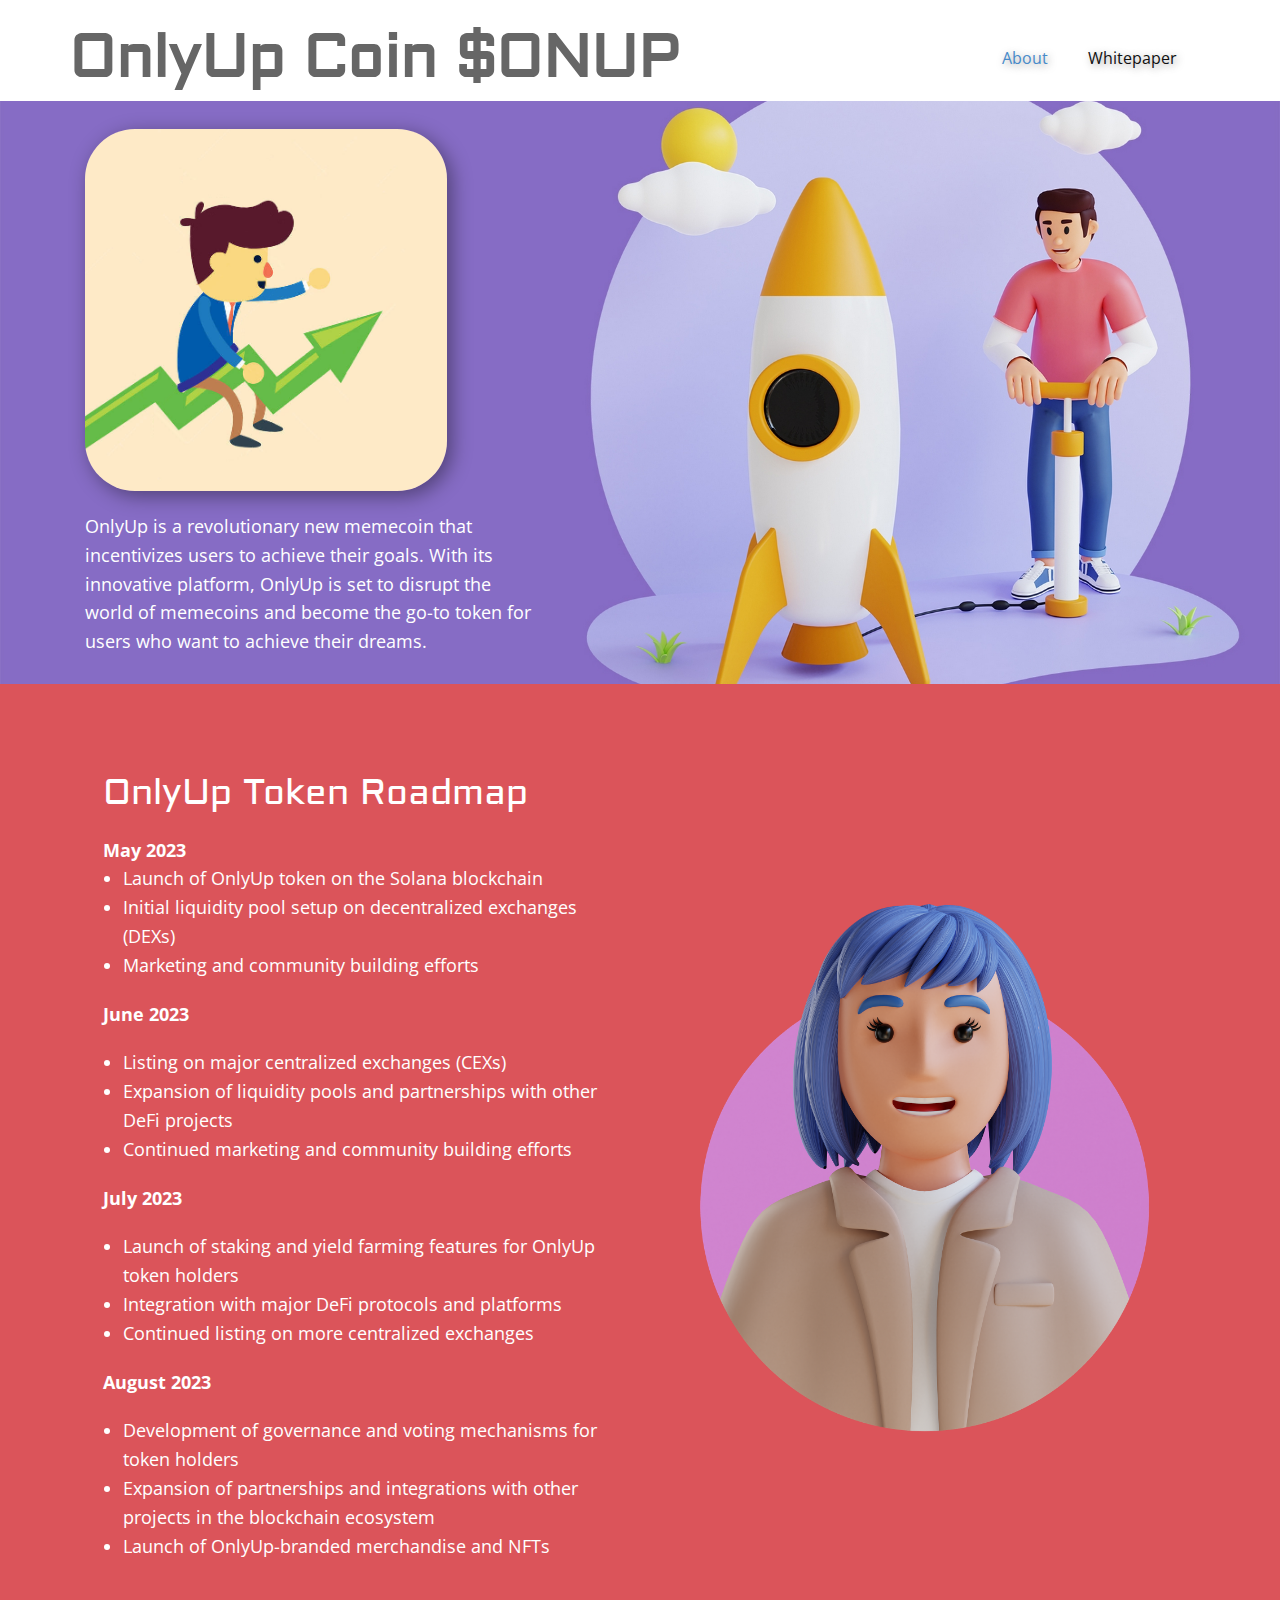
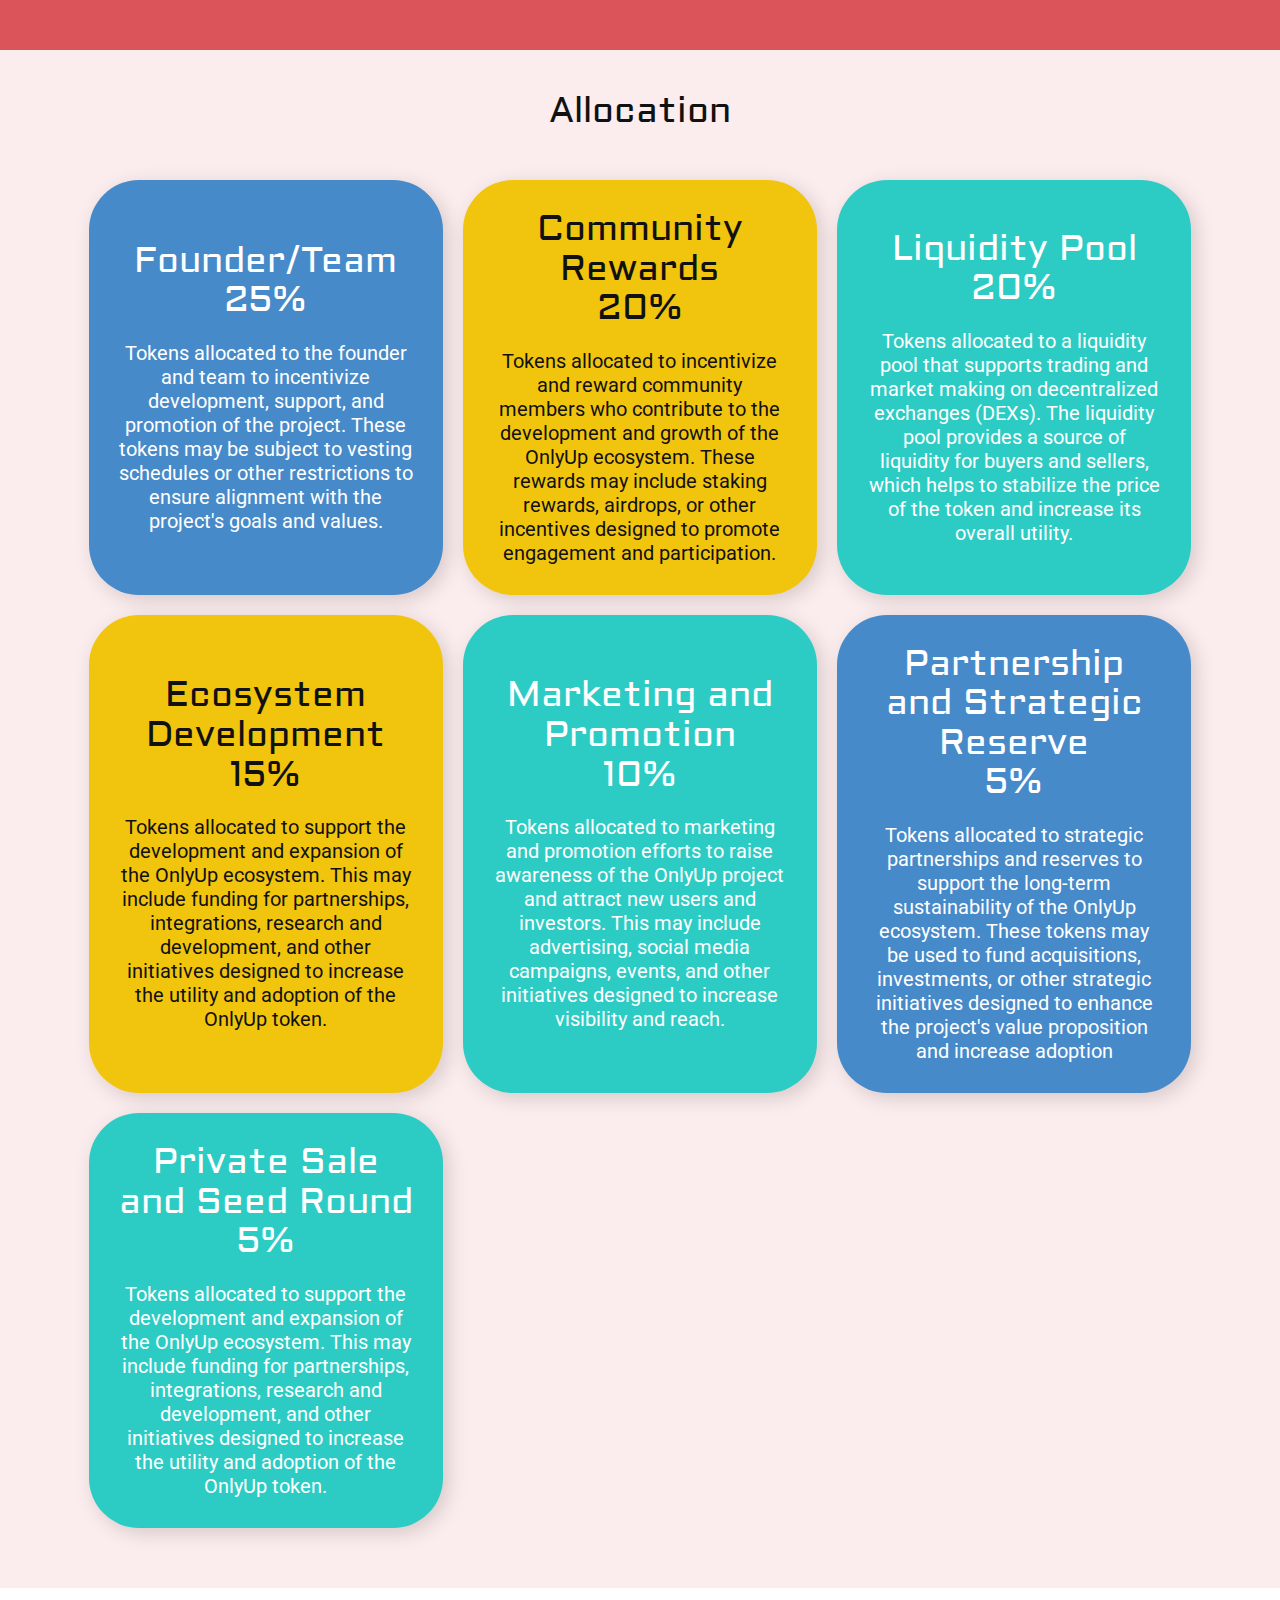
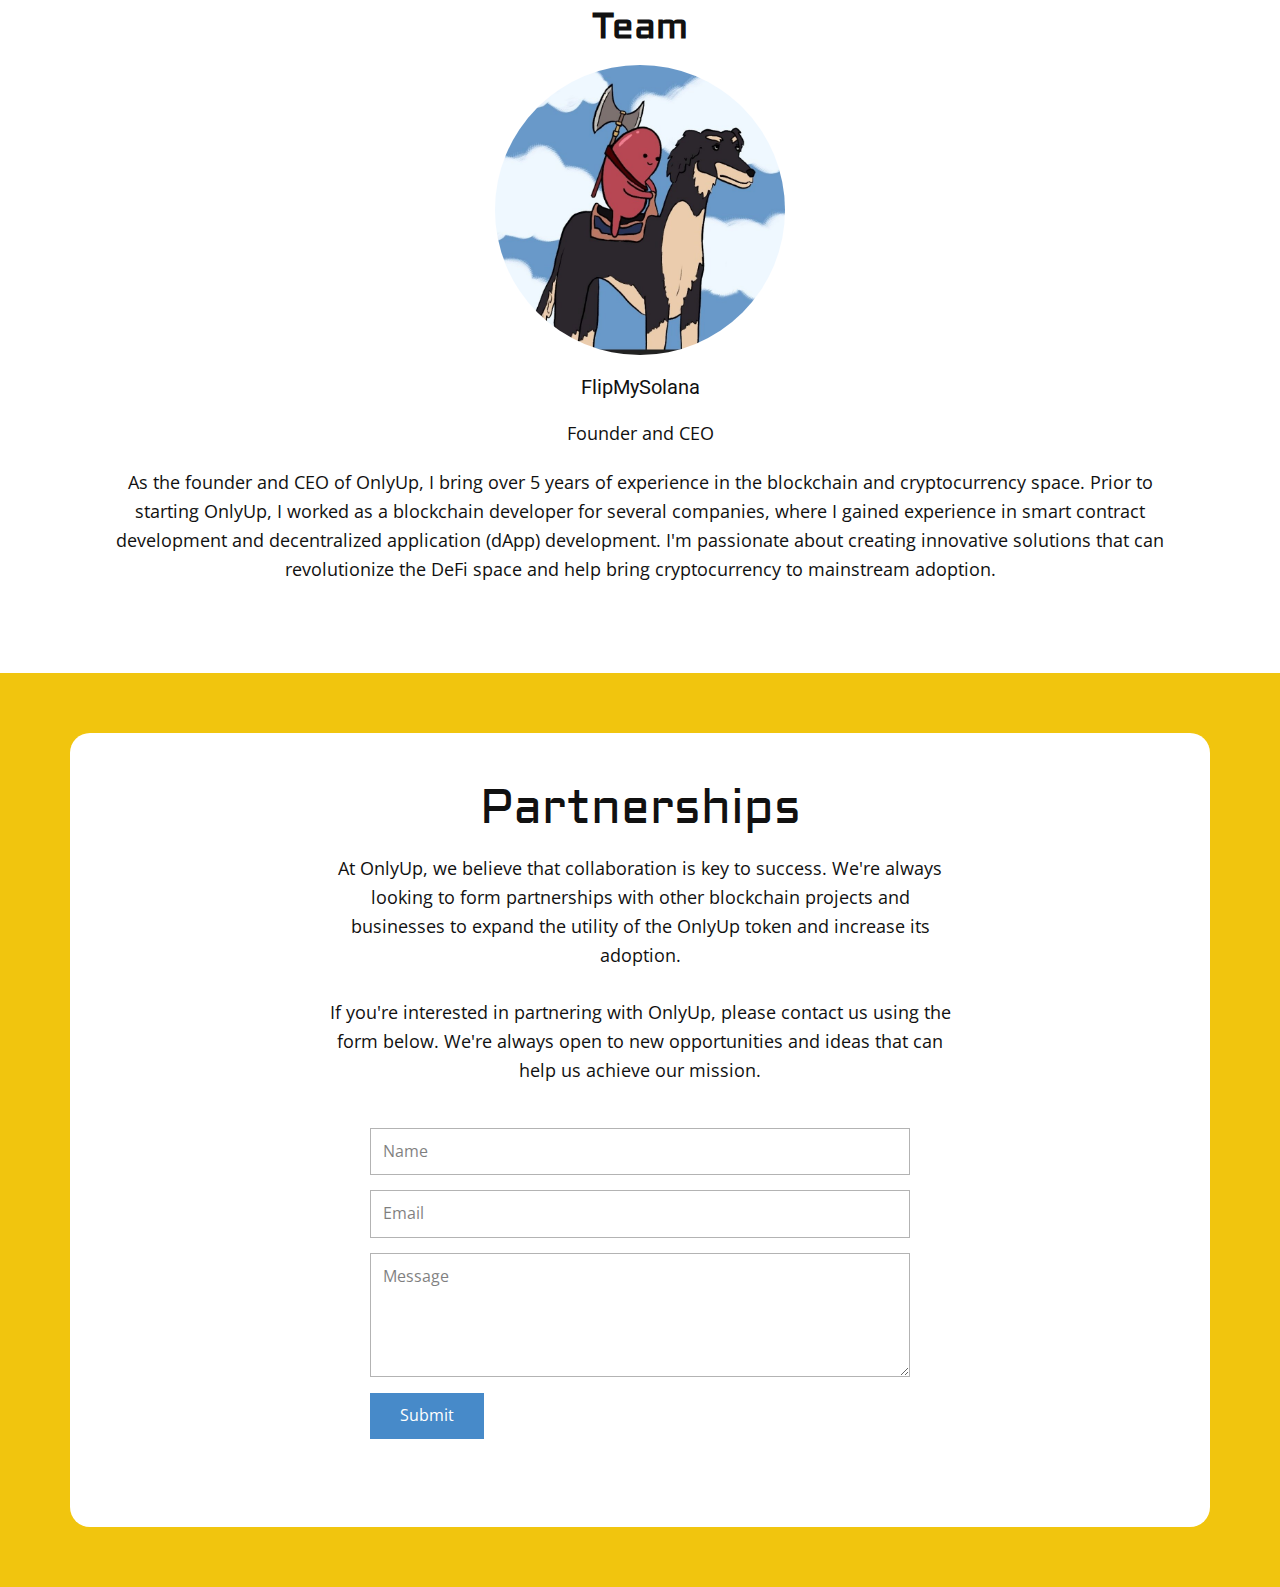
==== commit 449e5e48: "corrected path" ====
--- a/About.html
+++ b/About.html
@@ -10,9 +10,8 @@
     <script class="u-script" type="text/javascript" src="jquery.js" defer=""></script>
     <script class="u-script" type="text/javascript" src="nicepage.js" defer=""></script>
     <meta name="generator" content="Nicepage 5.9.10, nicepage.com">
-    <meta name="referrer" content="origin">
     <link id="u-theme-google-font" rel="stylesheet" href="https://fonts.googleapis.com/css?family=Roboto:100,100i,300,300i,400,400i,500,500i,700,700i,900,900i|Open+Sans:300,300i,400,400i,500,500i,600,600i,700,700i,800,800i">
-    <link id="u-page-google-font" rel="stylesheet" href="https://fonts.googleapis.com/css?family=Bebas+Neue:400">
+    <link id="u-page-google-font" rel="stylesheet" href="https://fonts.googleapis.com/css?family=Aldrich:400">
     
     
     
@@ -22,20 +21,95 @@
     <script type="application/ld+json">{
 		"@context": "http://schema.org",
 		"@type": "Organization",
-		"name": "OnlyUpCoin",
-		"sameAs": [
-				"www.twitter.com/onlyupcoinsol"
-		]
+		"name": "OnlyUpCoin"
 }</script>
     <meta name="theme-color" content="#478ac9">
-    <meta name="twitter:site" content="@">
-    <meta name="twitter:card" content="summary_large_image">
-    <meta name="twitter:title" content="About">
-    <meta name="twitter:description" content="OnlyUpCoin">
     <meta property="og:title" content="About">
     <meta property="og:description" content="">
     <meta property="og:type" content="website">
-  <meta data-intl-tel-input-cdn-path="intlTelInput/"></head>
+  <script>
+    function gdprConfirmed() {
+        return true;
+    }
+    function dynamicLoadScript(src) {
+        var script = document.createElement('script');
+        script.src = src && typeof src === 'string' ? src : 'https://www.google.com/recaptcha/api.js?render=6LfgivAlAAAAANF_2FI0fFqPCvXTGT6N8fDhcfL2';
+        script.async = true;
+        document.body.appendChild(script);
+        script.onload = function() {
+            let event = new CustomEvent("recaptchaLoaded");
+            document.dispatchEvent(event);
+        };
+    }
+    document.addEventListener('DOMContentLoaded', function () {
+        var confirmButton = document.querySelector('.u-cookies-consent .u-button-confirm');
+        if (confirmButton) {
+            confirmButton.onclick = dynamicLoadScript;
+        }
+    });
+    </script>
+    <script>
+        document.addEventListener("DOMContentLoaded", function(){
+            if (!gdprConfirmed()) {
+                return;
+            }
+            dynamicLoadScript();
+        });
+    </script>
+    <script>
+        document.addEventListener("recaptchaLoaded", function() {
+            if (!gdprConfirmed()) {
+                return;
+            }
+            (function (grecaptcha, sitekey, actions) {
+                var recaptcha = {
+                    execute: function (action, submitFormCb) {
+                        try {
+                            grecaptcha.execute(
+                                sitekey,
+                                {action: action}
+                            ).then(function (token) {
+                                var forms = document.getElementsByTagName('form');
+
+                                for (var i = 0; i < forms.length; i++) {
+                                    var fields = forms[i].getElementsByTagName('input');
+
+                                    for (var j = 0; j < fields.length; j++) {
+                                        var field = fields[j];
+
+                                        if ('recaptchaResponse' === field.getAttribute('name')) {
+                                            field.setAttribute('value', token);
+                                            break;
+                                        }
+                                    }
+                                }
+                                submitFormCb();
+                            });
+                        } catch (e) {
+                            var formError = document.querySelector('.u-form-send-error');
+
+                            if (formError) {
+                                formError.innerText = 'Site Owner Error: ' + e.message.replace(/:[\s\S]*/, '');
+                                formError.style.display = 'block';
+                            }
+                        }
+                    },
+
+                    executeContact: function (submitFormCb) {
+                        recaptcha.execute(actions['contact'], submitFormCb);
+                    }
+                };
+
+                window.recaptchaObject = recaptcha;
+            })(
+                grecaptcha,
+                
+                '6LfgivAlAAAAANF_2FI0fFqPCvXTGT6N8fDhcfL2',
+                {'contact': 'contact'}
+            );
+        });
+    </script>
+<meta data-intl-tel-input-cdn-path="intlTelInput/"></head>
   <body class="u-body u-xl-mode" data-lang="en"><header class="u-clearfix u-header u-header" id="sec-5095"><div class="u-clearfix u-sheet u-sheet-1">
         <h1 class="u-align-left u-text u-text-1"> OnlyUp Coin&nbsp;$ONUP</h1>
         <nav class="u-menu u-menu-one-level u-offcanvas u-menu-1" data-image-width="1000" data-image-height="1000">
@@ -66,16 +140,16 @@
       </div></header>
     <section class="u-clearfix u-image u-section-1" id="sec-6d03" data-image-width="2200" data-image-height="1296">
       <div class="u-clearfix u-sheet u-sheet-1">
-        <img class="u-image u-image-round u-preserve-proportions u-radius-50 u-image-1" src="images/pfp.jpg" alt="" data-image-width="1920" data-image-height="1920">
-        <p class="u-align-left u-text u-text-body-alt-color u-text-1"> OnlyUp is a revolutionary new memecoin that incentivizes users to achieve their goals. With its innovative platform, OnlyUp is set to disrupt the world of memecoins and become the go-to token for users who want to achieve their dreams.</p>
+        <img class="u-image u-image-round u-preserve-proportions u-radius-50 u-image-1" src="images/pfp1.jpg" alt="" data-image-width="797" data-image-height="797">
+        <p class="u-align-center-sm u-align-center-xs u-align-left-lg u-align-left-md u-align-left-xl u-text u-text-body-alt-color u-text-1"> OnlyUp is a revolutionary new memecoin that incentivizes users to achieve their goals. With its innovative platform, OnlyUp is set to disrupt the world of memecoins and become the go-to token for users who want to achieve their dreams.</p>
       </div>
     </section>
     <section class="u-clearfix u-palette-2-base u-section-2" id="sec-e816">
-      <div class="u-clearfix u-sheet u-valign-middle-lg u-valign-middle-md u-valign-middle-xl u-sheet-1">
+      <div class="u-clearfix u-sheet u-valign-middle-lg u-valign-middle-xl u-sheet-1">
         <div class="u-clearfix u-expanded-width u-layout-wrap u-layout-wrap-1">
           <div class="u-layout">
             <div class="u-layout-row">
-              <div class="u-container-style u-layout-cell u-size-30 u-layout-cell-1">
+              <div class="u-container-style u-layout-cell u-size-30-lg u-size-30-xl u-size-60-md u-size-60-sm u-size-60-xs u-layout-cell-1">
                 <div class="u-container-layout u-container-layout-1">
                   <h2 class="u-align-center-sm u-align-center-xs u-text u-text-1"> OnlyUp Token Roadmap</h2>
                   <p class="u-text u-text-default u-text-2">
@@ -118,9 +192,9 @@
                   </ul>
                 </div>
               </div>
-              <div class="u-container-align-center-sm u-container-align-center-xs u-container-style u-layout-cell u-size-30 u-layout-cell-2">
+              <div class="u-container-align-center-sm u-container-align-center-xs u-container-style u-hidden-sm u-layout-cell u-size-30-lg u-size-30-xl u-size-60-md u-size-60-sm u-size-60-xs u-layout-cell-2">
                 <div class="u-container-layout u-valign-middle u-container-layout-2">
-                  <img class="u-expanded-width u-image u-image-contain u-image-default u-image-1" src="images/29371452_3d00860.png" alt="" data-image-width="1800" data-image-height="2111">
+                  <img class="u-expanded-width u-hidden-md u-hidden-xs u-image u-image-contain u-image-default u-image-1" src="images/29371452_3d00860.png" alt="" data-image-width="1800" data-image-height="2111">
                 </div>
               </div>
             </div>
@@ -132,52 +206,52 @@
       <div class="u-clearfix u-sheet u-sheet-1">
         <h2 class="u-align-center u-text u-text-1">Allocation<br>
         </h2>
-        <div class="u-list u-list-1">
+        <div class="u-expanded-width-md u-expanded-width-sm u-expanded-width-xs u-list u-list-1">
           <div class="u-repeater u-repeater-1">
             <div class="u-container-align-center u-container-style u-custom-item u-list-item u-palette-1-base u-radius-50 u-repeater-item u-shape-round u-list-item-1">
-              <div class="u-container-layout u-similar-container u-valign-middle u-container-layout-1">
+              <div class="u-container-layout u-similar-container u-valign-middle-lg u-valign-middle-md u-valign-middle-xl u-valign-top-sm u-valign-top-xs u-container-layout-1">
                 <h2 class="u-align-center u-text u-text-2"> Founder/Team<br>25%
                 </h2>
                 <h5 class="u-align-center u-text u-text-3"> Tokens allocated to the founder and team to incentivize development, support, and promotion of the project. These tokens may be subject to vesting schedules or other restrictions to ensure alignment with the project's goals and values.</h5>
               </div>
             </div>
             <div class="u-container-align-center u-container-style u-custom-item u-list-item u-palette-3-base u-radius-50 u-repeater-item u-shape-round u-list-item-2">
-              <div class="u-container-layout u-similar-container u-valign-middle u-container-layout-2">
+              <div class="u-container-layout u-similar-container u-valign-middle-lg u-valign-middle-md u-valign-middle-xl u-valign-top-sm u-valign-top-xs u-container-layout-2">
                 <h2 class="u-align-center u-text u-text-4">Community Rewards<br>20%
                 </h2>
                 <h5 class="u-align-center u-text u-text-5"> Tokens allocated to incentivize and reward community members who contribute to the development and growth of the OnlyUp ecosystem. These rewards may include staking rewards, airdrops, or other incentives designed to promote engagement and participation.</h5>
               </div>
             </div>
             <div class="u-container-align-center u-container-style u-custom-item u-list-item u-palette-4-base u-radius-50 u-repeater-item u-shape-round u-list-item-3">
-              <div class="u-container-layout u-similar-container u-valign-middle u-container-layout-3">
+              <div class="u-container-layout u-similar-container u-valign-middle-lg u-valign-middle-md u-valign-middle-xl u-valign-top-sm u-valign-top-xs u-container-layout-3">
                 <h2 class="u-align-center u-text u-text-6">Liquidity Pool<br>20%
                 </h2>
                 <h5 class="u-align-center u-text u-text-7"> Tokens allocated to a liquidity pool that supports trading and market making on decentralized exchanges (DEXs). The liquidity pool provides a source of liquidity for buyers and sellers, which helps to stabilize the price of the token and increase its overall utility.</h5>
               </div>
             </div>
             <div class="u-container-align-center u-container-style u-custom-item u-list-item u-palette-3-base u-radius-50 u-repeater-item u-shape-round u-list-item-4">
-              <div class="u-container-layout u-similar-container u-valign-middle u-container-layout-4">
+              <div class="u-container-layout u-similar-container u-valign-middle-lg u-valign-middle-md u-valign-middle-xl u-valign-top-sm u-valign-top-xs u-container-layout-4">
                 <h2 class="u-align-center u-text u-text-8"> Ecosystem Development<br>15%
                 </h2>
                 <h5 class="u-align-center u-text u-text-9"> Tokens allocated to support the development and expansion of the OnlyUp ecosystem. This may include funding for partnerships, integrations, research and development, and other initiatives designed to increase the utility and adoption of the OnlyUp token.</h5>
               </div>
             </div>
             <div class="u-container-align-center u-container-style u-custom-item u-list-item u-palette-4-base u-radius-50 u-repeater-item u-shape-round u-list-item-5">
-              <div class="u-container-layout u-similar-container u-valign-middle u-container-layout-5">
+              <div class="u-container-layout u-similar-container u-valign-middle-lg u-valign-middle-md u-valign-middle-xl u-valign-top-sm u-valign-top-xs u-container-layout-5">
                 <h2 class="u-align-center u-text u-text-10"> Marketing and Promotion<br>10%
                 </h2>
                 <h5 class="u-align-center u-text u-text-11"> Tokens allocated to marketing and promotion efforts to raise awareness of the OnlyUp project and attract new users and investors. This may include advertising, social media campaigns, events, and other initiatives designed to increase visibility and reach.</h5>
               </div>
             </div>
             <div class="u-container-align-center u-container-style u-custom-item u-list-item u-palette-1-base u-radius-50 u-repeater-item u-shape-round u-list-item-6">
-              <div class="u-container-layout u-similar-container u-valign-middle u-container-layout-6">
+              <div class="u-container-layout u-similar-container u-valign-middle-lg u-valign-middle-md u-valign-middle-xl u-valign-top-sm u-valign-top-xs u-container-layout-6">
                 <h2 class="u-align-center u-text u-text-12"> Partnership and Strategic Reserve<br>5%
                 </h2>
                 <h5 class="u-align-center u-text u-text-13"> Tokens allocated to strategic partnerships and reserves to support the long-term sustainability of the OnlyUp ecosystem. These tokens may be used to fund acquisitions, investments, or other strategic initiatives designed to enhance the project's value proposition and increase adoption</h5>
               </div>
             </div>
             <div class="u-container-align-center u-container-style u-custom-item u-list-item u-palette-4-base u-radius-50 u-repeater-item u-shape-round u-list-item-7">
-              <div class="u-container-layout u-similar-container u-valign-middle u-container-layout-7">
+              <div class="u-container-layout u-similar-container u-valign-middle-lg u-valign-middle-md u-valign-middle-xl u-valign-top-sm u-valign-top-xs u-container-layout-7">
                 <h2 class="u-align-center u-text u-text-14"> Private Sale and Seed Round<br>5%
                 </h2>
                 <h5 class="u-align-center u-text u-text-15"> Tokens allocated to support the development and expansion of the OnlyUp ecosystem. This may include funding for partnerships, integrations, research and development, and other initiatives designed to increase the utility and adoption of the OnlyUp token.</h5>
@@ -214,7 +288,7 @@
               <br>If you're interested in partnering with OnlyUp, please contact us using the form below.&nbsp;We're always open to new opportunities and ideas that can help us achieve our mission.<br>
             </p>
             <div class="u-form u-form-1">
-              <form action="https://forms.nicepagesrv.com/v2/form/process" class="u-clearfix u-form-spacing-15 u-form-vertical u-inner-form" style="padding: 15px;" source="email" name="form">
+              <form action="https://forms.nicepagesrv.com/v2/form/process" class="u-clearfix u-form-spacing-15 u-form-vertical u-inner-form" style="padding: 15px;" source="gsheets" name="form">
                 <div class="u-form-group u-form-name u-label-none">
                   <label for="name-6797" class="u-label">Name</label>
                   <input type="text" placeholder="Name" id="name-6797" name="name" class="u-input u-input-rectangle" required="">
@@ -225,16 +299,17 @@
                 </div>
                 <div class="u-form-group u-form-message u-label-none">
                   <label for="message-6797" class="u-label">Address</label>
-                  <textarea placeholder="Address" rows="4" cols="50" id="message-6797" name="message" class="u-input u-input-rectangle" required=""></textarea>
-                </div>
-                <div class="u-align-left u-form-group u-form-submit">
+                  <textarea placeholder="Message" rows="4" cols="50" id="message-6797" name="message" class="u-input u-input-rectangle" required=""></textarea>
+                </div>
+                <div class="u-align-left u-form-group u-form-submit u-label-none">
                   <a href="#" class="u-btn u-btn-submit u-button-style">Submit</a>
                   <input type="submit" value="submit" class="u-form-control-hidden">
                 </div>
                 <div class="u-form-send-message u-form-send-success">Thank you! Your message has been sent.</div>
                 <div class="u-form-send-error u-form-send-message">Unable to send your message. Please fix errors then try again.</div>
                 <input type="hidden" value="" name="recaptchaResponse">
-                <input type="hidden" name="formServices" value="066defb6-7693-9561-3b2d-ddd2ba131480">
+                <input type="hidden" name="formServices" value="d94e09f5-bc8c-45da-93a5-58d0b3994113">
+                <input type="hidden" name="siteKey" value="6LfgivAlAAAAANF_2FI0fFqPCvXTGT6N8fDhcfL2">
               </form>
             </div>
           </div>
@@ -242,6 +317,6 @@
       </div>
     </section>
     
-
+    
   
 </body></html>--- a/nicepage.css
+++ b/nicepage.css
@@ -40899,20 +40899,20 @@
         line-height: 1.1;
         margin-top: 20px;
         margin-bottom: 20px;
-        font-weight: 700;
         list-icon-spacing: 0.3;
         list-icon-size: 0.8;
-        font-family: 'Bebas Neue';
+        font-family: Aldrich;
+        font-weight: 700;
         }
         h2:not(.u-subtitle)
         {
-        font-size: 3.75rem;
+        font-size: 2.25rem;
         line-height: 1.1;
         margin-top: 20px;
         margin-bottom: 20px;
         list-icon-spacing: 0.3;
         list-icon-size: 0.8;
-        font-family: 'Bebas Neue';
+        font-family: Aldrich;
         font-weight: 400;
         }
         h3
@@ -41358,16 +41358,17 @@
 }
 
 .u-header .u-text-1 {
-  text-shadow: 2px 2px 8px rgba(0,0,0,0.4);
+  font-family: Aldrich;
   margin: 25px 465px 0 0;
 }
 
 .u-header .u-menu-1 {
-  margin: -51px 13px 25px auto;
+  margin: -51px 13px 15px auto;
 }
 
 .u-header .u-nav-1 {
   font-size: 1rem;
+  letter-spacing: normal;
 }
 
 .u-header .u-nav-2 {
@@ -41375,71 +41376,53 @@
 }
 @media (max-width: 1199px) {
   .u-header .u-text-1 {
-    font-size: 3.75rem;
-    font-weight: bold;
     margin-right: 265px;
   }
 
   .u-header .u-menu-1 {
     margin-top: -51px;
   }
-
-  .u-header .u-nav-1 {
-    letter-spacing: normal;
-  }
 }
 @media (max-width: 991px) {
   .u-header .u-text-1 {
     margin-right: 45px;
   }
+
+  .u-header .u-menu-1 {
+    margin-top: 20px;
+  }
 }
 @media (max-width: 767px) {
+  .u-header .u-sheet-1 {
+    min-height: 92px;
+  }
+
   .u-header .u-text-1 {
-    font-size: 3rem;
-    margin-right: 0;
+    width: auto;
+    margin-right: 233px;
+  }
+
+  .u-header .u-menu-1 {
+    width: auto;
+    margin-top: -42px;
   }
 }
 @media (max-width: 575px) {
   .u-header .u-text-1 {
-    font-size: 2.25rem;
+    margin-right: 33px;
+  }
+
+  .u-header .u-menu-1 {
+    margin-top: -42px;
   }
 }
 .u-footer .u-sheet-1 {
-  min-height: 120px;
+  min-height: 12px;
 }
 
-.u-footer .u-social-icons-1 {
-  height: 32px;
-  min-height: 16px;
-  width: 32px;
-  min-width: 16px;
-  white-space: nowrap;
-  margin: 44px auto;
-}
 
-.u-footer .u-icon-1 {
-  color: rgb(85, 172, 238) !important;
-}
-@media (max-width: 1199px) {
-  .u-footer .u-sheet-1 {
-    min-height: 99px;
-  }
-}
-@media (max-width: 991px) {
-  .u-footer .u-sheet-1 {
-    min-height: 76px;
-  }
-}
-@media (max-width: 767px) {
-  .u-footer .u-sheet-1 {
-    min-height: 57px;
-  }
-}
-@media (max-width: 575px) {
-  .u-footer .u-sheet-1 {
-    min-height: 36px;
-  }
-}
+
+
 
  /*begin-variables base-font-size*/ 
  html { font-size: 16px; }
--- a/About.css
+++ b/About.css
@@ -4,7 +4,7 @@
 }
 
 .u-section-1 .u-sheet-1 {
-  min-height: 788px;
+  min-height: 579px;
 }
 
 .u-section-1 .u-image-1 {
@@ -15,51 +15,74 @@
 }
 
 .u-section-1 .u-text-1 {
-  margin: 21px 691px 60px 0;
+  margin: 21px 676px 28px 15px;
 }
 
 @media (max-width: 1199px) {
   .u-section-1 .u-sheet-1 {
-    min-height: 650px;
+    min-height: 477px;
   }
 
   .u-section-1 .u-text-1 {
-    margin-right: 491px;
+    margin-right: 476px;
   }
 }
 
 @media (max-width: 991px) {
+   .u-section-1 {
+    background-position: 0% 50%;
+    background-size: auto 180%;
+  }
+
   .u-section-1 .u-sheet-1 {
-    min-height: 498px;
+    min-height: 611px;
+  }
+
+  .u-section-1 .u-image-1 {
+    margin-left: auto;
   }
 
   .u-section-1 .u-text-1 {
-    margin-right: 271px;
+    width: auto;
+    margin-top: 49px;
+    margin-left: 68px;
+    margin-right: 68px;
   }
 }
 
 @media (max-width: 767px) {
+   .u-section-1 {
+    background-size: auto 155%;
+  }
+
   .u-section-1 .u-sheet-1 {
-    min-height: 374px;
+    min-height: 596px;
+  }
+
+  .u-section-1 .u-image-1 {
+    margin-top: 34px;
   }
 
   .u-section-1 .u-text-1 {
-    margin-right: 91px;
+    margin-left: 46px;
+    margin-right: 46px;
+    margin-bottom: 54px;
   }
 }
 
 @media (max-width: 575px) {
   .u-section-1 .u-sheet-1 {
-    min-height: 213px;
+    min-height: 353px;
   }
 
   .u-section-1 .u-image-1 {
     width: 340px;
     height: 340px;
+    margin-right: 0;
+  }
+
+  .u-section-1 .u-text-1 {
     margin-left: 0;
-  }
-
-  .u-section-1 .u-text-1 {
     margin-right: 0;
   }
 } .u-section-2 {
@@ -84,7 +107,6 @@
 }
 
 .u-section-2 .u-text-1 {
-  font-size: 2.25rem;
   margin: 0;
 }
 
@@ -151,6 +173,7 @@
   .u-section-2 .u-text-1 {
     width: auto;
     margin-top: 13px;
+    font-size: 2.25rem;
     font-weight: normal;
   }
 
@@ -169,32 +192,41 @@
 
 @media (max-width: 991px) {
   .u-section-2 .u-sheet-1 {
-    min-height: 470px;
+    min-height: 864px;
+  }
+
+  .u-section-2 .u-layout-wrap-1 {
+    margin-top: 61px;
+    margin-bottom: 0;
+  }
+
+  .u-section-2 .u-layout-cell-1 {
+    min-height: 152px;
+  }
+
+  .u-section-2 .u-layout-cell-2 {
+    min-height: 73px;
+  }
+
+  .u-section-2 .u-image-1 {
+    height: 342px;
+  }
+}
+
+@media (max-width: 767px) {
+  .u-section-2 .u-sheet-1 {
+    min-height: 801px;
+  }
+
+  .u-section-2 .u-layout-wrap-1 {
+    margin-top: 12px;
+    margin-bottom: 35px;
   }
 
   .u-section-2 .u-layout-cell-1 {
     min-height: 100px;
   }
 
-  .u-section-2 .u-layout-cell-2 {
-    min-height: 350px;
-  }
-
-  .u-section-2 .u-image-1 {
-    height: 342px;
-  }
-}
-
-@media (max-width: 767px) {
-  .u-section-2 .u-sheet-1 {
-    min-height: 945px;
-  }
-
-  .u-section-2 .u-layout-wrap-1 {
-    margin-top: 42px;
-    margin-bottom: 29px;
-  }
-
   .u-section-2 .u-container-layout-1 {
     padding-left: 10px;
     padding-right: 10px;
@@ -207,7 +239,7 @@
   }
 
   .u-section-2 .u-layout-cell-2 {
-    min-height: 525px;
+    min-height: 109px;
   }
 
   .u-section-2 .u-image-1 {
@@ -217,15 +249,24 @@
 
 @media (max-width: 575px) {
   .u-section-2 .u-sheet-1 {
-    min-height: 782px;
+    min-height: 1036px;
+  }
+
+  .u-section-2 .u-layout-wrap-1 {
+    margin-bottom: 0;
+  }
+
+  .u-section-2 .u-layout-cell-1 {
+    min-height: 901px;
   }
 
   .u-section-2 .u-text-1 {
-    font-size: 1.5rem;
+    font-size: 1.875rem;
+    margin-top: 0;
   }
 
   .u-section-2 .u-layout-cell-2 {
-    min-height: 331px;
+    min-height: 65px;
   }
 
   .u-section-2 .u-image-1 {
@@ -414,14 +455,25 @@
 }
 
 @media (max-width: 991px) {
+  .u-section-3 .u-sheet-1 {
+    min-height: 2047px;
+  }
+
+  .u-section-3 .u-text-1 {
+    margin-top: 30px;
+  }
+
   .u-section-3 .u-list-1 {
-    width: 360px;
-    margin-top: 60px;
+    margin-top: 42px;
+    margin-bottom: 42px;
+    margin-right: initial;
+    margin-left: initial;
+    width: auto;
   }
 
   .u-section-3 .u-repeater-1 {
     grid-template-columns: calc(50% - 9.99997px) calc(50% - 9.99997px);
-    min-height: 2680px;
+    min-height: 1868px;
   }
 }
 
@@ -436,7 +488,7 @@
   }
 
   .u-section-3 .u-text-2 {
-    font-size: 3.75rem;
+    width: auto;
   }
 
   .u-section-3 .u-container-layout-2 {
@@ -445,7 +497,7 @@
   }
 
   .u-section-3 .u-text-4 {
-    font-size: 3.75rem;
+    width: auto;
   }
 
   .u-section-3 .u-container-layout-3 {
@@ -454,7 +506,7 @@
   }
 
   .u-section-3 .u-text-6 {
-    font-size: 3.75rem;
+    width: auto;
   }
 
   .u-section-3 .u-container-layout-4 {
@@ -463,7 +515,7 @@
   }
 
   .u-section-3 .u-text-8 {
-    font-size: 3.75rem;
+    width: auto;
   }
 
   .u-section-3 .u-container-layout-5 {
@@ -472,7 +524,7 @@
   }
 
   .u-section-3 .u-text-10 {
-    font-size: 3.75rem;
+    width: auto;
   }
 
   .u-section-3 .u-container-layout-6 {
@@ -481,7 +533,7 @@
   }
 
   .u-section-3 .u-text-12 {
-    font-size: 3.75rem;
+    width: auto;
   }
 
   .u-section-3 .u-container-layout-7 {
@@ -490,18 +542,24 @@
   }
 
   .u-section-3 .u-text-14 {
-    font-size: 3.75rem;
+    width: auto;
   }
 }
 
 @media (max-width: 575px) {
+  .u-section-3 .u-sheet-1 {
+    min-height: 2840px;
+  }
+
   .u-section-3 .u-text-1 {
     width: 340px;
   }
 
   .u-section-3 .u-list-1 {
-    width: 340px;
-    margin-bottom: 0;
+    margin-bottom: 25px;
+    width: auto;
+    margin-right: initial;
+    margin-left: initial;
   }
 
   .u-section-3 .u-text-2 {
@@ -580,23 +638,9 @@
     margin-right: initial;
     margin-left: initial;
   }
-
-  .u-section-4 .u-repeater-1 {
-    grid-template-columns: calc(33.3333% - 6.66667px) calc(33.3333% - 6.66667px) calc(33.3333% - 6.66667px);
-  }
-}
-
-@media (max-width: 991px) {
-  .u-section-4 .u-repeater-1 {
-    grid-template-columns: calc(50% - 5px) calc(50% - 5px);
-  }
 }
 
 @media (max-width: 767px) {
-  .u-section-4 .u-repeater-1 {
-    grid-template-columns: 100%;
-  }
-
   .u-section-4 .u-container-layout-1 {
     padding-left: 10px;
     padding-right: 10px;
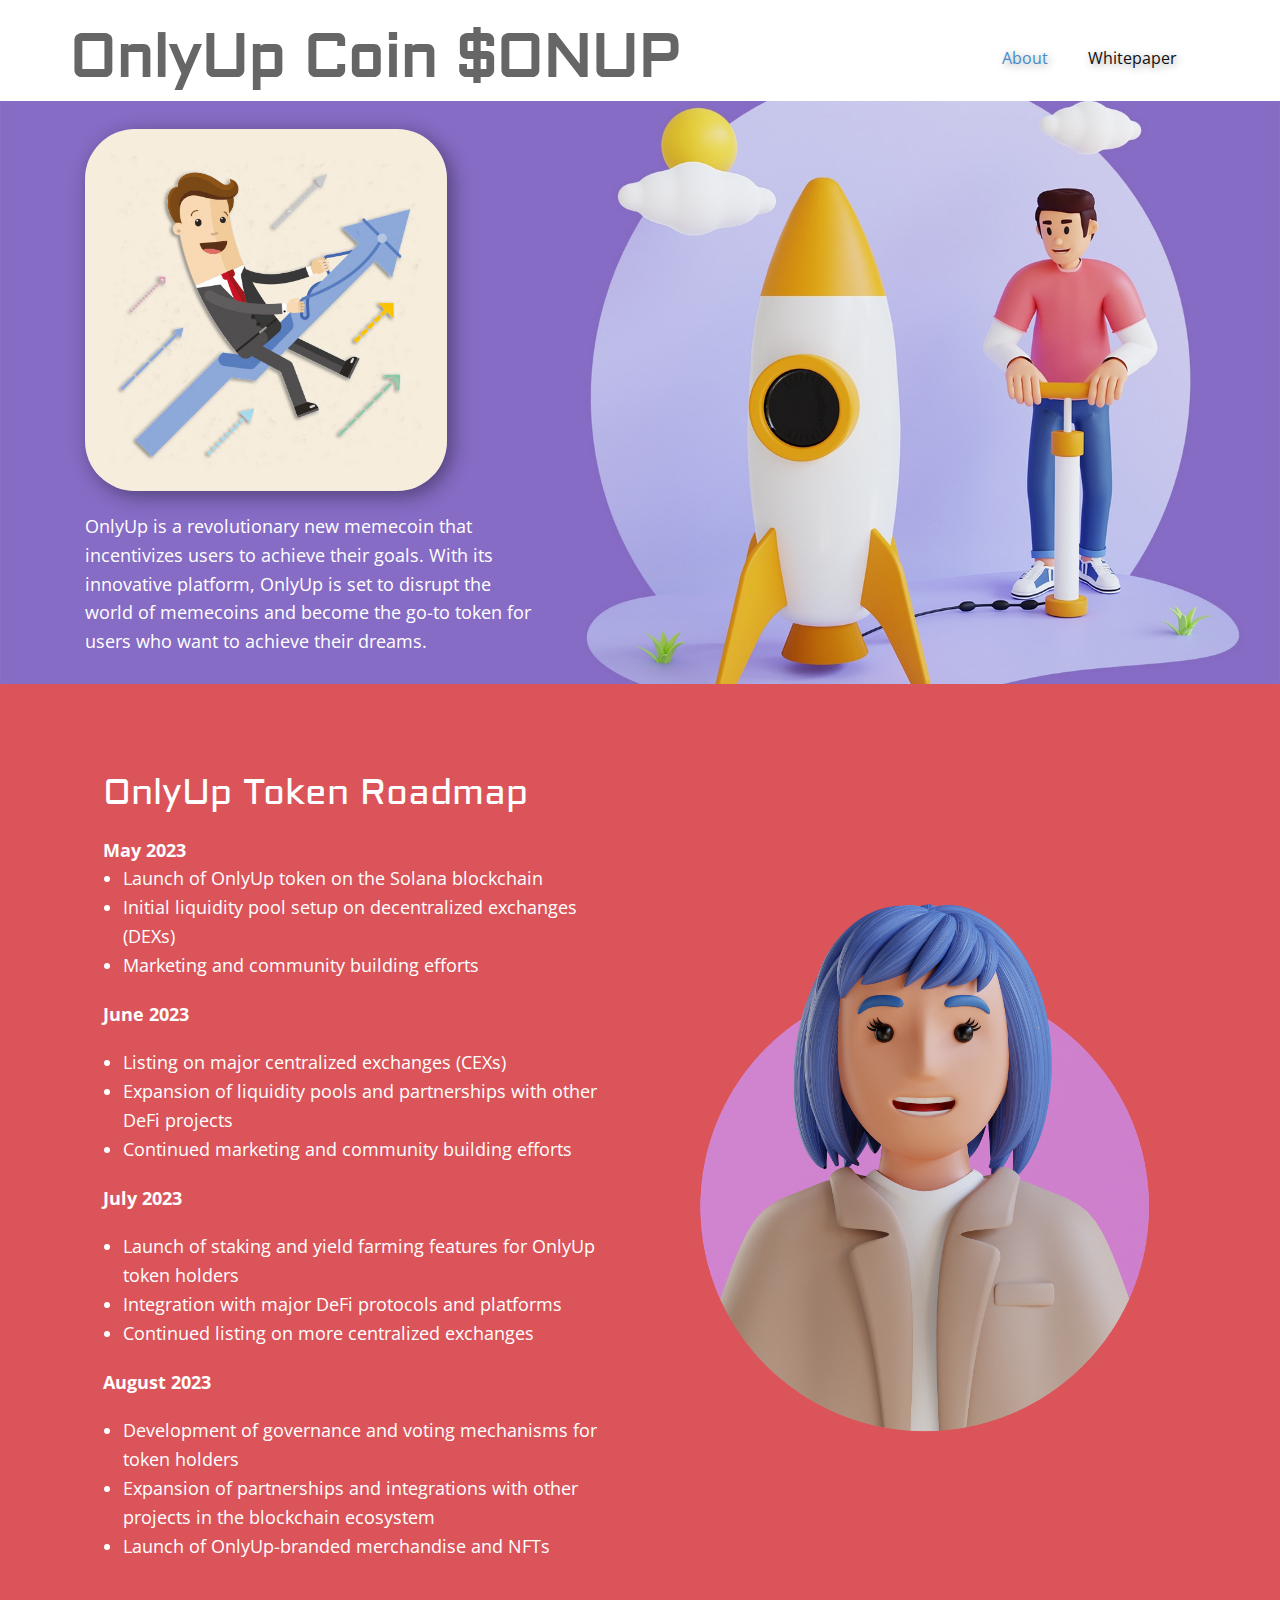
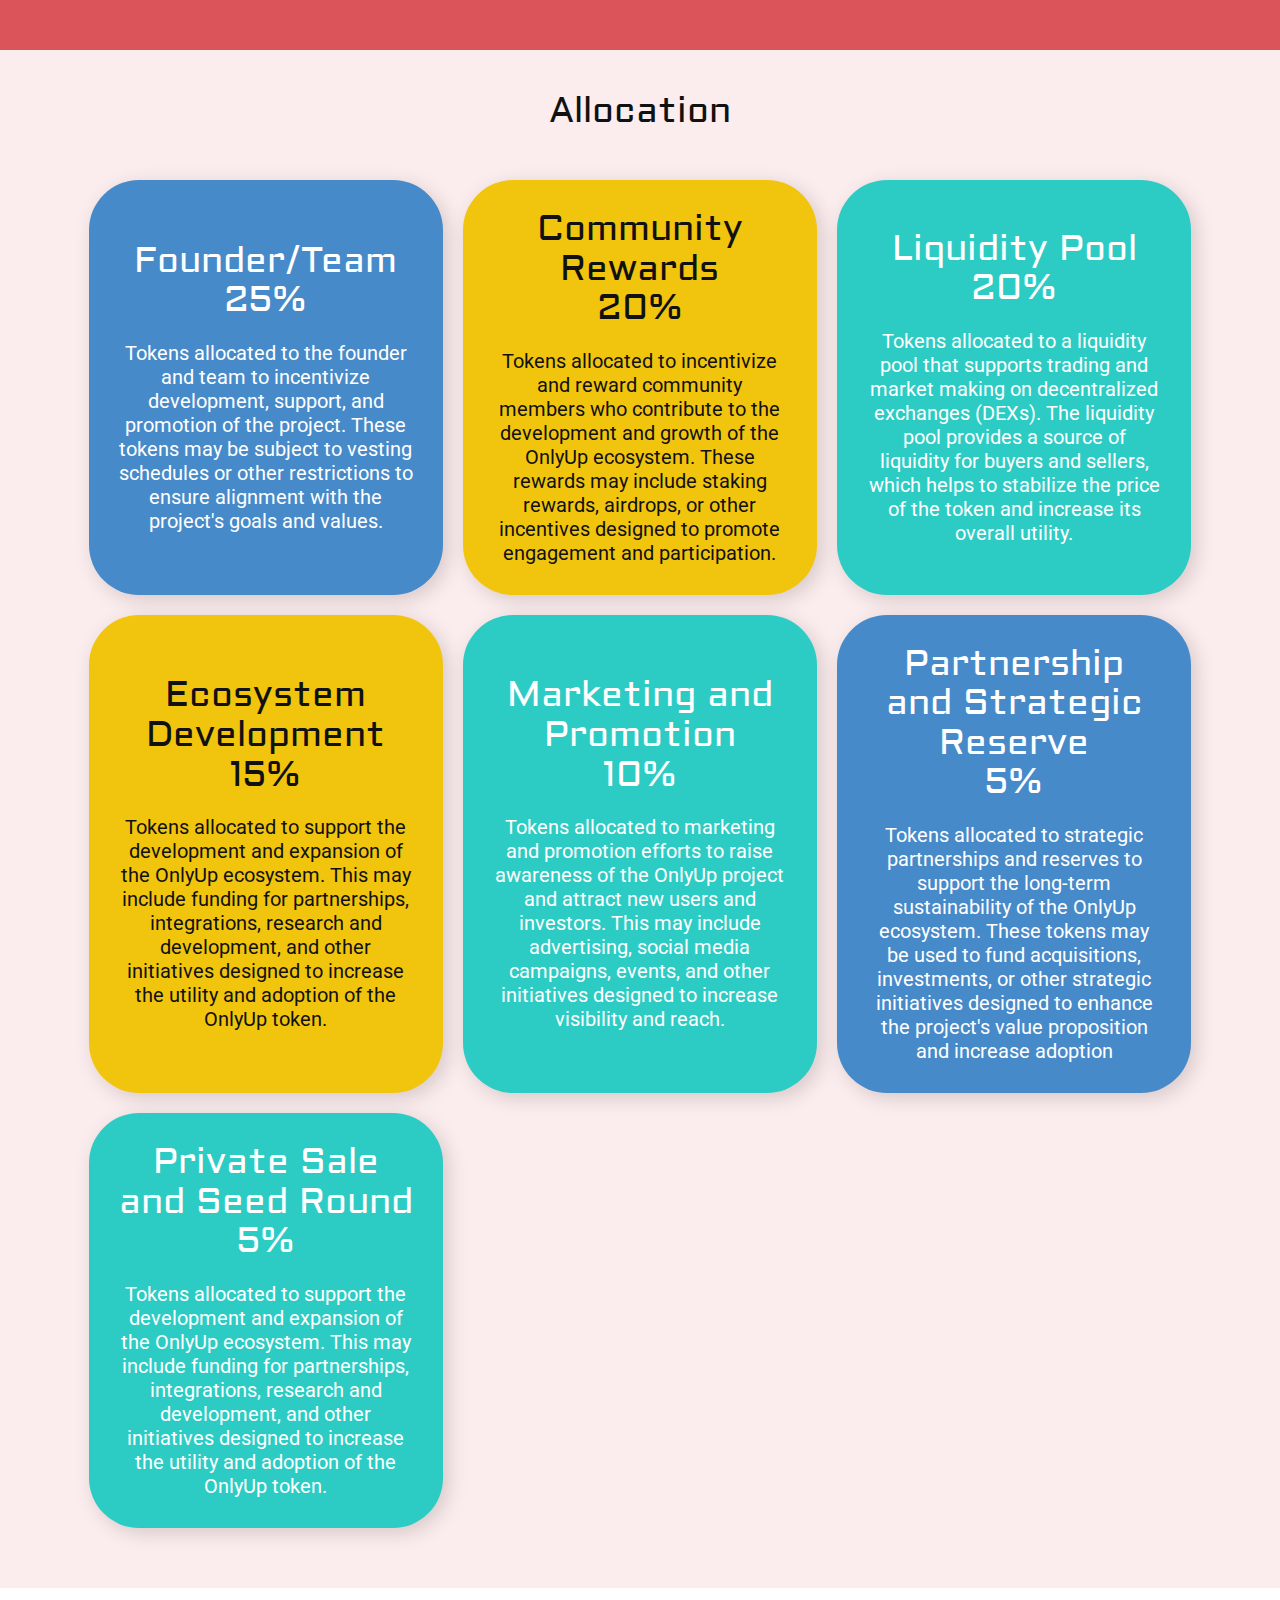
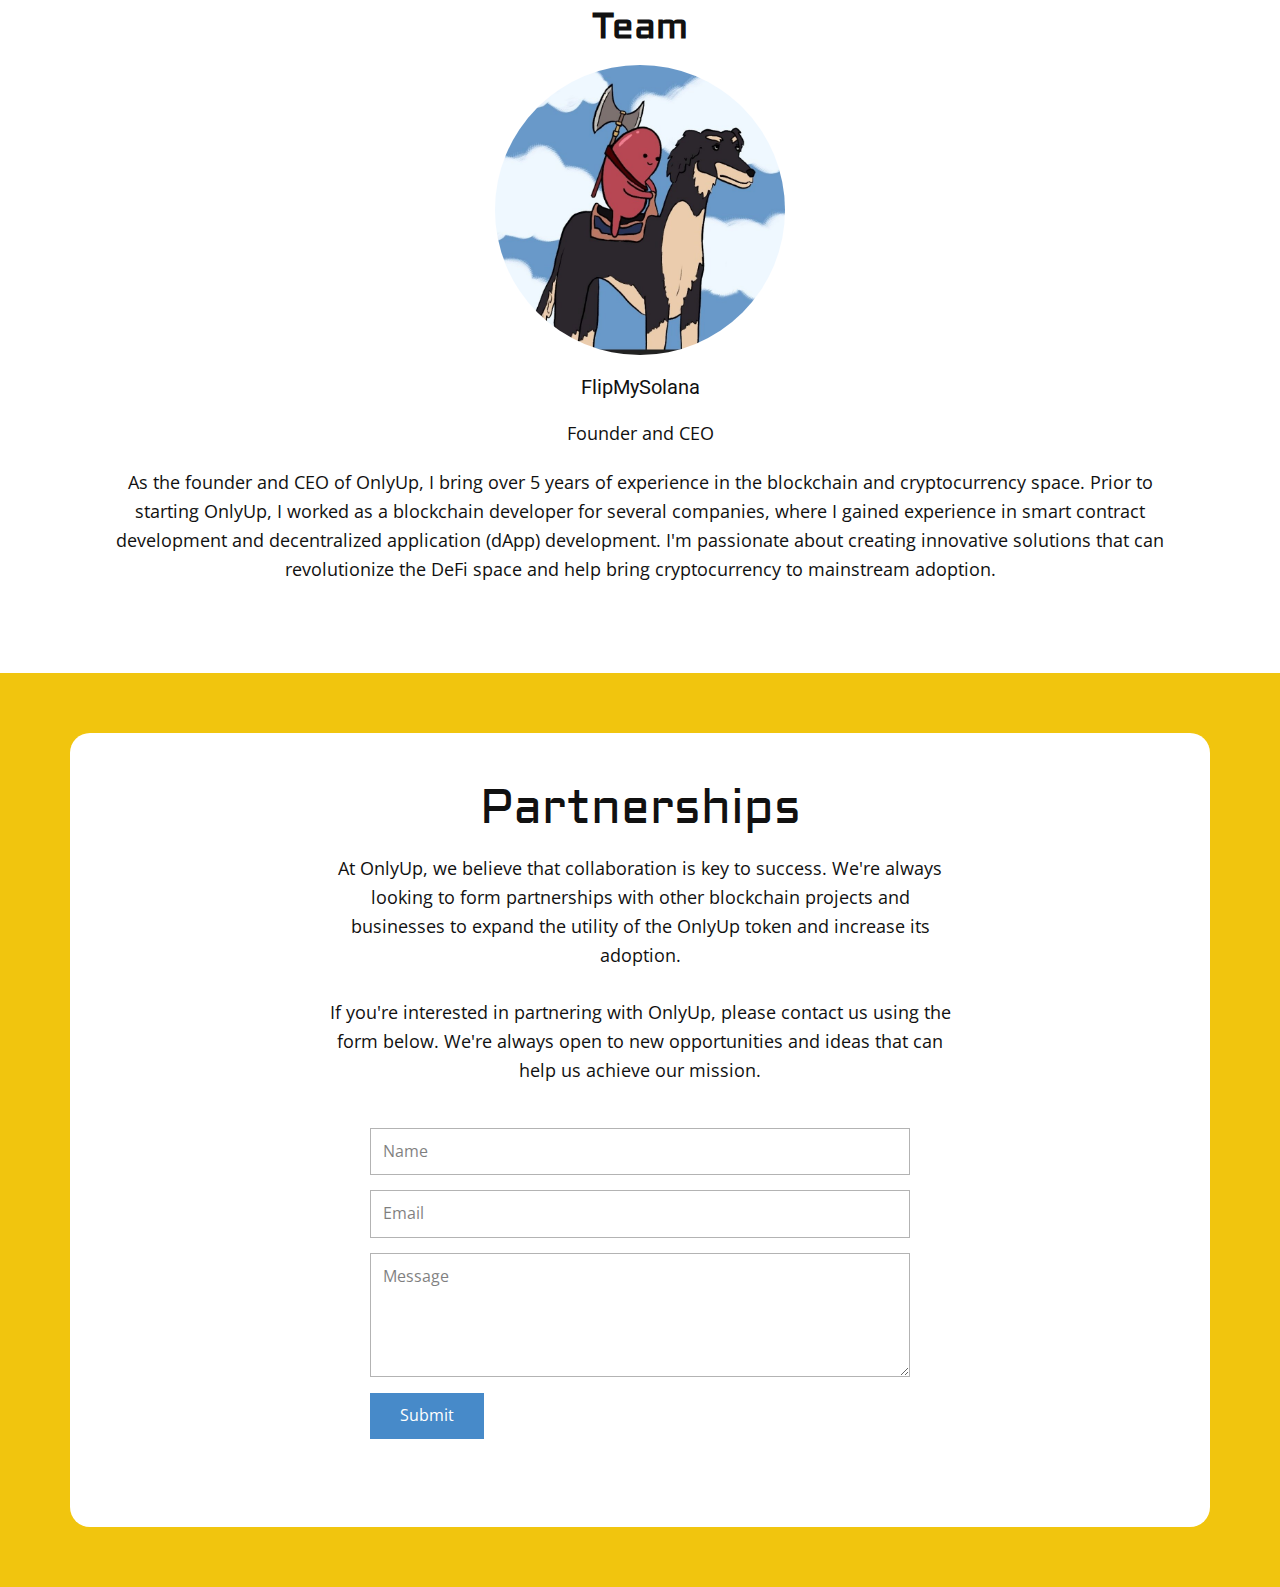
==== commit 13dd7da3: "update" ====
--- a/About.html
+++ b/About.html
@@ -140,7 +140,7 @@
       </div></header>
     <section class="u-clearfix u-image u-section-1" id="sec-6d03" data-image-width="2200" data-image-height="1296">
       <div class="u-clearfix u-sheet u-sheet-1">
-        <img class="u-image u-image-round u-preserve-proportions u-radius-50 u-image-1" src="images/pfp1.jpg" alt="" data-image-width="797" data-image-height="797">
+        <img class="u-image u-image-round u-preserve-proportions u-radius-50 u-image-1" src="images/pfp.jpg" alt="" data-image-width="600" data-image-height="600">
         <p class="u-align-center-sm u-align-center-xs u-align-left-lg u-align-left-md u-align-left-xl u-text u-text-body-alt-color u-text-1"> OnlyUp is a revolutionary new memecoin that incentivizes users to achieve their goals. With its innovative platform, OnlyUp is set to disrupt the world of memecoins and become the go-to token for users who want to achieve their dreams.</p>
       </div>
     </section>
--- a/nicepage.css
+++ b/nicepage.css
@@ -41384,12 +41384,20 @@
   }
 }
 @media (max-width: 991px) {
+  .u-header .u-sheet-1 {
+    min-height: 93px;
+  }
+
   .u-header .u-text-1 {
-    margin-right: 45px;
+    width: auto;
+    margin-right: 100px;
   }
 
   .u-header .u-menu-1 {
-    margin-top: 20px;
+    width: auto;
+    margin-top: -55px;
+    margin-right: 14px;
+    margin-bottom: 25px;
   }
 }
 @media (max-width: 767px) {
@@ -41398,18 +41406,17 @@
   }
 
   .u-header .u-text-1 {
-    width: auto;
-    margin-right: 233px;
+    margin-right: 38px;
   }
 
   .u-header .u-menu-1 {
-    width: auto;
     margin-top: -42px;
+    margin-right: 14px;
   }
 }
 @media (max-width: 575px) {
   .u-header .u-text-1 {
-    margin-right: 33px;
+    margin-right: 0;
   }
 
   .u-header .u-menu-1 {
--- a/About.css
+++ b/About.css
@@ -107,6 +107,8 @@
 }
 
 .u-section-2 .u-text-1 {
+  font-size: 2.25rem;
+  font-weight: normal;
   margin: 0;
 }
 
@@ -173,8 +175,6 @@
   .u-section-2 .u-text-1 {
     width: auto;
     margin-top: 13px;
-    font-size: 2.25rem;
-    font-weight: normal;
   }
 
   .u-section-2 .u-text-2 {
